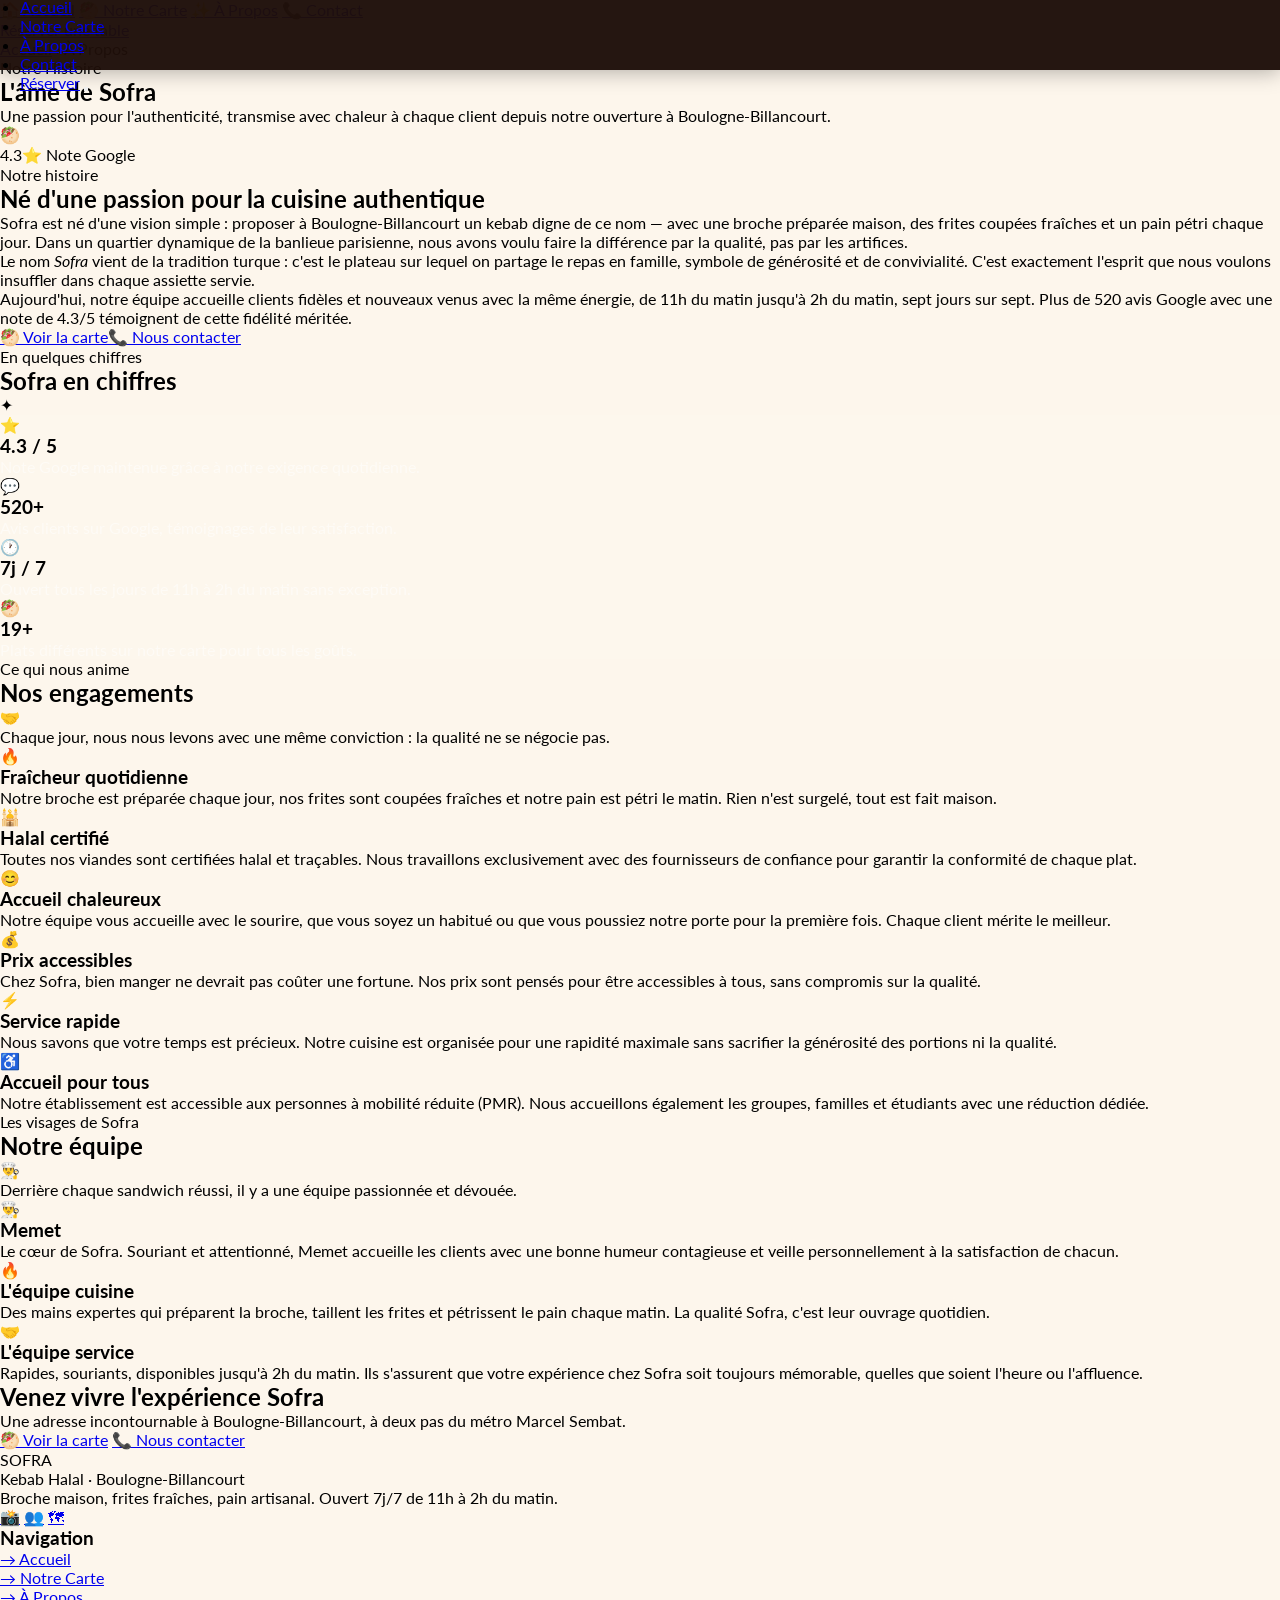
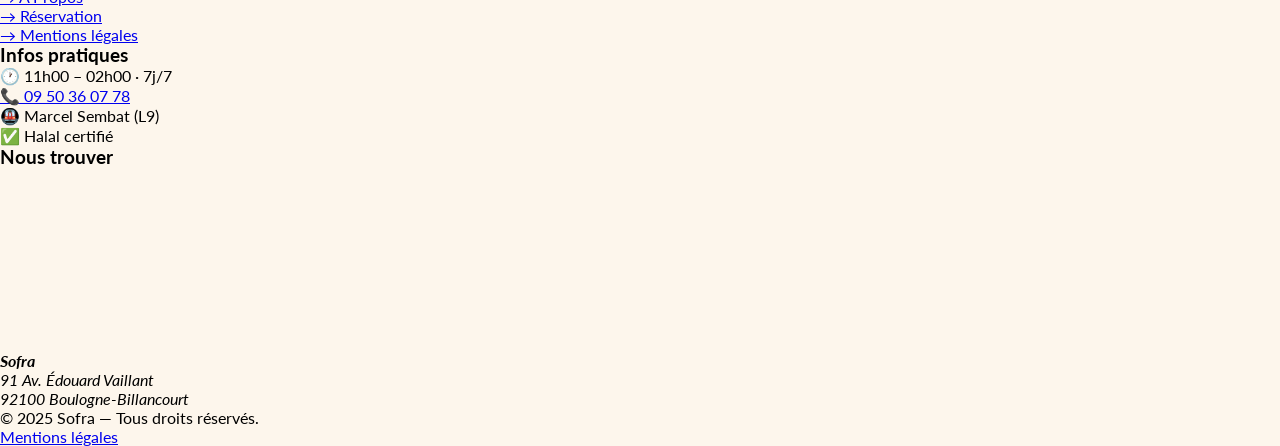
==== apropos.html @ cf76ae7c "Initial commit — -Sofra-" ====
<!DOCTYPE html>
<html lang="fr">
<head>
  <meta charset="UTF-8" />
  <meta name="viewport" content="width=device-width, initial-scale=1.0" />
  <title>À Propos — Sofra, Restaurant Kebab Halal Boulogne-Billancourt</title>
  <meta name="description" content="L'histoire de Sofra, restaurant kebab halal à Boulogne-Billancourt. Broche maison, frites fraîches, pain artisanal — une passion transmise par toute l'équipe depuis l'ouverture." />
  <link rel="canonical" href="https://sofra-kebab.netlify.app/apropos.html" />

  <meta property="og:title"       content="À Propos — Sofra Kebab Boulogne-Billancourt" />
  <meta property="og:description" content="Découvrez l'histoire de Sofra, notre passion pour la cuisine halal authentique et notre engagement envers la qualité." />
  <meta property="og:url"         content="https://sofra-kebab.netlify.app/apropos.html" />
  <meta property="og:type"        content="website" />

  <link rel="icon" href="data:image/svg+xml,<svg xmlns='http://www.w3.org/2000/svg' viewBox='0 0 100 100'><text y='.9em' font-size='90'>🥙</text></svg>" />

  <style>
    *,*::before,*::after{box-sizing:border-box;margin:0;padding:0}
    body{font-family:'Lato','Helvetica Neue',sans-serif;background:#FDF6EC;overflow-x:hidden}
    .navbar{position:fixed;top:0;left:0;right:0;z-index:1000;height:70px;display:flex;align-items:center;padding:0 1.25rem;background:rgba(30,15,10,0.97);box-shadow:0 2px 20px rgba(0,0,0,0.3)}
  </style>

  <link rel="preconnect" href="https://fonts.googleapis.com" />
  <link rel="preconnect" href="https://fonts.gstatic.com" crossorigin />
  <link href="https://fonts.googleapis.com/css2?family=Playfair+Display:ital,wght@0,400;0,600;0,700;1,400&family=Lato:wght@300;400;700&display=swap" rel="stylesheet" />
  <link rel="stylesheet" href="css/base.css" />
  <link rel="stylesheet" href="css/nav-hero.css" />
  <link rel="stylesheet" href="css/sections.css" />
</head>

<body>

  <!-- NAVBAR -->
  <header>
    <nav class="navbar navbar--solid" role="navigation" aria-label="Navigation principale">
      <div class="navbar__inner">
        <a href="index.html" class="navbar__logo" aria-label="Sofra — Accueil">
          <span class="navbar__logo-name">SO<span>FRA</span></span>
          <span class="navbar__logo-tagline">Kebab Halal · Boulogne-Billancourt</span>
        </a>
        <ul class="navbar__nav" role="list">
          <li><a href="index.html"       class="navbar__link">Accueil</a></li>
          <li><a href="menu.html"        class="navbar__link">Notre Carte</a></li>
          <li><a href="apropos.html"     class="navbar__link navbar__link--active">À Propos</a></li>
          <li><a href="reservation.html" class="navbar__link">Contact</a></li>
        </ul>
        <a href="reservation.html" class="btn btn--primary navbar__cta">Réserver</a>
        <button class="navbar__burger" aria-label="Ouvrir le menu" aria-expanded="false">
          <span></span><span></span><span></span>
        </button>
      </div>
    </nav>
    <div class="navbar__mobile-menu">
      <a href="index.html"       class="navbar__mobile-link">🏠 Accueil</a>
      <a href="menu.html"        class="navbar__mobile-link">🥙 Notre Carte</a>
      <a href="apropos.html"     class="navbar__mobile-link">✨ À Propos</a>
      <a href="reservation.html" class="navbar__mobile-link">📞 Contact</a>
      <div class="navbar__mobile-cta">
        <a href="reservation.html" class="btn btn--primary" style="width:100%;justify-content:center">Réserver une table</a>
      </div>
    </div>
  </header>

  <!-- PAGE HERO -->
  <section class="page-hero">
    <div class="container">
      <div class="page-hero__content">
        <nav aria-label="Fil d'Ariane" class="breadcrumb">
          <a href="index.html">Accueil</a>
          <span>›</span>
          <span>À Propos</span>
        </nav>
        <p class="page-hero__eyebrow">Notre Histoire</p>
        <h1 class="page-hero__title">L'âme de Sofra</h1>
        <p class="page-hero__subtitle">Une passion pour l'authenticité, transmise avec chaleur à chaque client depuis notre ouverture à Boulogne-Billancourt.</p>
      </div>
    </div>
  </section>


  <main id="main-content">

    <!-- SECTION HISTOIRE -->
    <section class="section section--cream" aria-labelledby="histoire-title">
      <div class="container">
        <div class="apropos-intro">

          <!-- Visual -->
          <div class="apropos-intro__visual">
            <div class="apropos-intro__emoji-bg">
              🥙
              <div class="apropos-intro__badge-flottant">
                <span class="big">4.3⭐</span>
                <span class="small">Note Google</span>
              </div>
            </div>
          </div>

          <!-- Texte -->
          <div>
            <p class="apropos-intro__eyebrow">Notre histoire</p>
            <h2 class="apropos-intro__title" id="histoire-title">
              Né d'une passion pour la cuisine authentique
            </h2>
            <p class="apropos-intro__text">
              Sofra est né d'une vision simple : proposer à Boulogne-Billancourt un kebab digne de ce nom — avec une broche préparée maison, des frites coupées fraîches et un pain pétri chaque jour. Dans un quartier dynamique de la banlieue parisienne, nous avons voulu faire la différence par la qualité, pas par les artifices.
            </p>
            <p class="apropos-intro__text">
              Le nom <em>Sofra</em> vient de la tradition turque : c'est le plateau sur lequel on partage le repas en famille, symbole de générosité et de convivialité. C'est exactement l'esprit que nous voulons insuffler dans chaque assiette servie.
            </p>
            <p class="apropos-intro__text">
              Aujourd'hui, notre équipe accueille clients fidèles et nouveaux venus avec la même énergie, de 11h du matin jusqu'à 2h du matin, sept jours sur sept. Plus de 520 avis Google avec une note de 4.3/5 témoignent de cette fidélité méritée.
            </p>
            <div style="display:flex;gap:var(--spacing-md);flex-wrap:wrap">
              <a href="menu.html"        class="btn btn--primary">🥙 Voir la carte</a>
              <a href="reservation.html" class="btn btn--gold">📞 Nous contacter</a>
            </div>
          </div>

        </div>
      </div>
    </section>


    <!-- SECTION CHIFFRES CLÉS -->
    <section class="section section--dark" aria-labelledby="chiffres-title">
      <div class="container">
        <div class="section-header">
          <span class="section-header__eyebrow">En quelques chiffres</span>
          <h2 class="section-header__title" id="chiffres-title">Sofra en chiffres</h2>
          <div class="section-header__divider"><span>✦</span></div>
        </div>

        <div class="features" style="grid-template-columns:repeat(4,1fr)">
          <div class="feature-card" style="background:rgba(255,255,255,0.05);border-color:rgba(255,255,255,0.08)">
            <span class="feature-card__icon">⭐</span>
            <h3 class="feature-card__title" style="color:var(--color-secondary)">4.3 / 5</h3>
            <p class="feature-card__text" style="color:rgba(255,255,255,0.5)">Note Google maintenue grâce à notre exigence quotidienne.</p>
          </div>
          <div class="feature-card" style="background:rgba(255,255,255,0.05);border-color:rgba(255,255,255,0.08)">
            <span class="feature-card__icon">💬</span>
            <h3 class="feature-card__title" style="color:var(--color-secondary)">520+</h3>
            <p class="feature-card__text" style="color:rgba(255,255,255,0.5)">Avis clients sur Google, témoignages de leur satisfaction.</p>
          </div>
          <div class="feature-card" style="background:rgba(255,255,255,0.05);border-color:rgba(255,255,255,0.08)">
            <span class="feature-card__icon">🕐</span>
            <h3 class="feature-card__title" style="color:var(--color-secondary)">7j / 7</h3>
            <p class="feature-card__text" style="color:rgba(255,255,255,0.5)">Ouvert tous les jours de 11h à 2h du matin sans exception.</p>
          </div>
          <div class="feature-card" style="background:rgba(255,255,255,0.05);border-color:rgba(255,255,255,0.08)">
            <span class="feature-card__icon">🥙</span>
            <h3 class="feature-card__title" style="color:var(--color-secondary)">19+</h3>
            <p class="feature-card__text" style="color:rgba(255,255,255,0.5)">Plats différents sur notre carte pour tous les goûts.</p>
          </div>
        </div>
      </div>
    </section>


    <!-- SECTION VALEURS -->
    <section class="section section--cream" aria-labelledby="valeurs-title">
      <div class="container">
        <div class="section-header">
          <span class="section-header__eyebrow">Ce qui nous anime</span>
          <h2 class="section-header__title" id="valeurs-title">Nos engagements</h2>
          <div class="section-header__divider"><span>🤝</span></div>
          <p class="section-header__subtitle">Chaque jour, nous nous levons avec une même conviction : la qualité ne se négocie pas.</p>
        </div>

        <div class="valeurs-grid">

          <article class="valeur-card">
            <div class="valeur-card__icon">🔥</div>
            <h3 class="valeur-card__title">Fraîcheur quotidienne</h3>
            <p class="valeur-card__text">Notre broche est préparée chaque jour, nos frites sont coupées fraîches et notre pain est pétri le matin. Rien n'est surgelé, tout est fait maison.</p>
          </article>

          <article class="valeur-card">
            <div class="valeur-card__icon">🕌</div>
            <h3 class="valeur-card__title">Halal certifié</h3>
            <p class="valeur-card__text">Toutes nos viandes sont certifiées halal et traçables. Nous travaillons exclusivement avec des fournisseurs de confiance pour garantir la conformité de chaque plat.</p>
          </article>

          <article class="valeur-card">
            <div class="valeur-card__icon">😊</div>
            <h3 class="valeur-card__title">Accueil chaleureux</h3>
            <p class="valeur-card__text">Notre équipe vous accueille avec le sourire, que vous soyez un habitué ou que vous poussiez notre porte pour la première fois. Chaque client mérite le meilleur.</p>
          </article>

          <article class="valeur-card">
            <div class="valeur-card__icon">💰</div>
            <h3 class="valeur-card__title">Prix accessibles</h3>
            <p class="valeur-card__text">Chez Sofra, bien manger ne devrait pas coûter une fortune. Nos prix sont pensés pour être accessibles à tous, sans compromis sur la qualité.</p>
          </article>

          <article class="valeur-card">
            <div class="valeur-card__icon">⚡</div>
            <h3 class="valeur-card__title">Service rapide</h3>
            <p class="valeur-card__text">Nous savons que votre temps est précieux. Notre cuisine est organisée pour une rapidité maximale sans sacrifier la générosité des portions ni la qualité.</p>
          </article>

          <article class="valeur-card">
            <div class="valeur-card__icon">♿</div>
            <h3 class="valeur-card__title">Accueil pour tous</h3>
            <p class="valeur-card__text">Notre établissement est accessible aux personnes à mobilité réduite (PMR). Nous accueillons également les groupes, familles et étudiants avec une réduction dédiée.</p>
          </article>

        </div>
      </div>
    </section>


    <!-- SECTION ÉQUIPE -->
    <section class="section section--cream-dark" aria-labelledby="equipe-title">
      <div class="container">
        <div class="section-header">
          <span class="section-header__eyebrow">Les visages de Sofra</span>
          <h2 class="section-header__title" id="equipe-title">Notre équipe</h2>
          <div class="section-header__divider"><span>👨‍🍳</span></div>
          <p class="section-header__subtitle">Derrière chaque sandwich réussi, il y a une équipe passionnée et dévouée.</p>
        </div>

        <div class="specialites-grid">

          <article class="specialite-card">
            <div class="specialite-card__visual">👨‍🍳</div>
            <div class="specialite-card__body">
              <h3 class="specialite-card__name">Memet</h3>
              <p class="specialite-card__desc">
                Le cœur de Sofra. Souriant et attentionné, Memet accueille les clients avec une bonne humeur contagieuse et veille personnellement à la satisfaction de chacun.
              </p>
            </div>
          </article>

          <article class="specialite-card">
            <div class="specialite-card__visual specialite-card__visual--gold">🔥</div>
            <div class="specialite-card__body">
              <h3 class="specialite-card__name">L'équipe cuisine</h3>
              <p class="specialite-card__desc">
                Des mains expertes qui préparent la broche, taillent les frites et pétrissent le pain chaque matin. La qualité Sofra, c'est leur ouvrage quotidien.
              </p>
            </div>
          </article>

          <article class="specialite-card">
            <div class="specialite-card__visual specialite-card__visual--dark">🤝</div>
            <div class="specialite-card__body">
              <h3 class="specialite-card__name">L'équipe service</h3>
              <p class="specialite-card__desc">
                Rapides, souriants, disponibles jusqu'à 2h du matin. Ils s'assurent que votre expérience chez Sofra soit toujours mémorable, quelles que soient l'heure ou l'affluence.
              </p>
            </div>
          </article>

        </div>
      </div>
    </section>


    <!-- CTA FINAL -->
    <section class="cta-band">
      <div class="container">
        <div class="cta-band__content">
          <h2 class="cta-band__title">Venez vivre l'expérience Sofra</h2>
          <p class="cta-band__text">Une adresse incontournable à Boulogne-Billancourt, à deux pas du métro Marcel Sembat.</p>
          <div class="cta-band__actions">
            <a href="menu.html"        class="btn btn--secondary">🥙 Voir la carte</a>
            <a href="reservation.html" class="btn btn--gold">📞 Nous contacter</a>
          </div>
        </div>
      </div>
    </section>

  </main>


  <!-- FOOTER -->
  <footer class="footer" role="contentinfo">
    <div class="container">
      <div class="footer__grid">
        <div>
          <div class="footer__brand-name">SO<span>FRA</span></div>
          <div class="footer__brand-tagline">Kebab Halal · Boulogne-Billancourt</div>
          <p class="footer__brand-desc">Broche maison, frites fraîches, pain artisanal. Ouvert 7j/7 de 11h à 2h du matin.</p>
          <div class="footer__social">
            <a href="#" class="footer__social-link" aria-label="Instagram">📸</a>
            <a href="#" class="footer__social-link" aria-label="Facebook">👥</a>
            <a href="https://maps.app.goo.gl/KzyMWAdYBorgPTD18" class="footer__social-link" aria-label="Google Maps" target="_blank" rel="noopener">🗺</a>
          </div>
        </div>
        <nav aria-label="Navigation footer">
          <h3 class="footer__col-title">Navigation</h3>
          <ul class="footer__links" role="list">
            <li><a href="index.html"       class="footer__link">→ Accueil</a></li>
            <li><a href="menu.html"        class="footer__link">→ Notre Carte</a></li>
            <li><a href="apropos.html"     class="footer__link">→ À Propos</a></li>
            <li><a href="reservation.html" class="footer__link">→ Réservation</a></li>
            <li><a href="mentions-legales.html" class="footer__link">→ Mentions légales</a></li>
          </ul>
        </nav>
        <div>
          <h3 class="footer__col-title">Infos pratiques</h3>
          <ul class="footer__links" role="list">
            <li><span class="footer__link">🕐 11h00 – 02h00 · 7j/7</span></li>
            <li><a href="tel:+33950360778" class="footer__link">📞 09 50 36 07 78</a></li>
            <li><span class="footer__link">🚇 Marcel Sembat (L9)</span></li>
            <li><span class="footer__link">✅ Halal certifié</span></li>
          </ul>
        </div>
        <div>
          <h3 class="footer__col-title">Nous trouver</h3>
          <div class="footer__map">
            <iframe src="https://www.google.com/maps/embed?pb=!1m18!1m12!1m3!1d2626.2!2d2.2455606!3d48.8340436!2m3!1f0!2f0!3f0!3m2!1i1024!2i768!4f13.1!3m3!1m2!1s0x47e67ae93e91a0d5%3A0xe3b205804cc3124b!2sSofra!5e0!3m2!1sfr!2sfr!4v1713000000000" width="100%" height="180" style="border:0" allowfullscreen loading="lazy" referrerpolicy="no-referrer-when-downgrade" title="Sofra sur Google Maps"></iframe>
          </div>
          <address class="footer__address"><strong>Sofra</strong><br>91 Av. Édouard Vaillant<br>92100 Boulogne-Billancourt</address>
        </div>
      </div>
      <div class="footer__bottom">
        <p class="footer__copy">© <span id="current-year">2025</span> Sofra — Tous droits réservés.</p>
        <nav class="footer__legal-links" aria-label="Liens légaux">
          <a href="mentions-legales.html" class="footer__legal-link">Mentions légales</a>
        </nav>
      </div>
    </div>
  </footer>

  <script src="js/main.js" defer></script>

</body>
</html>
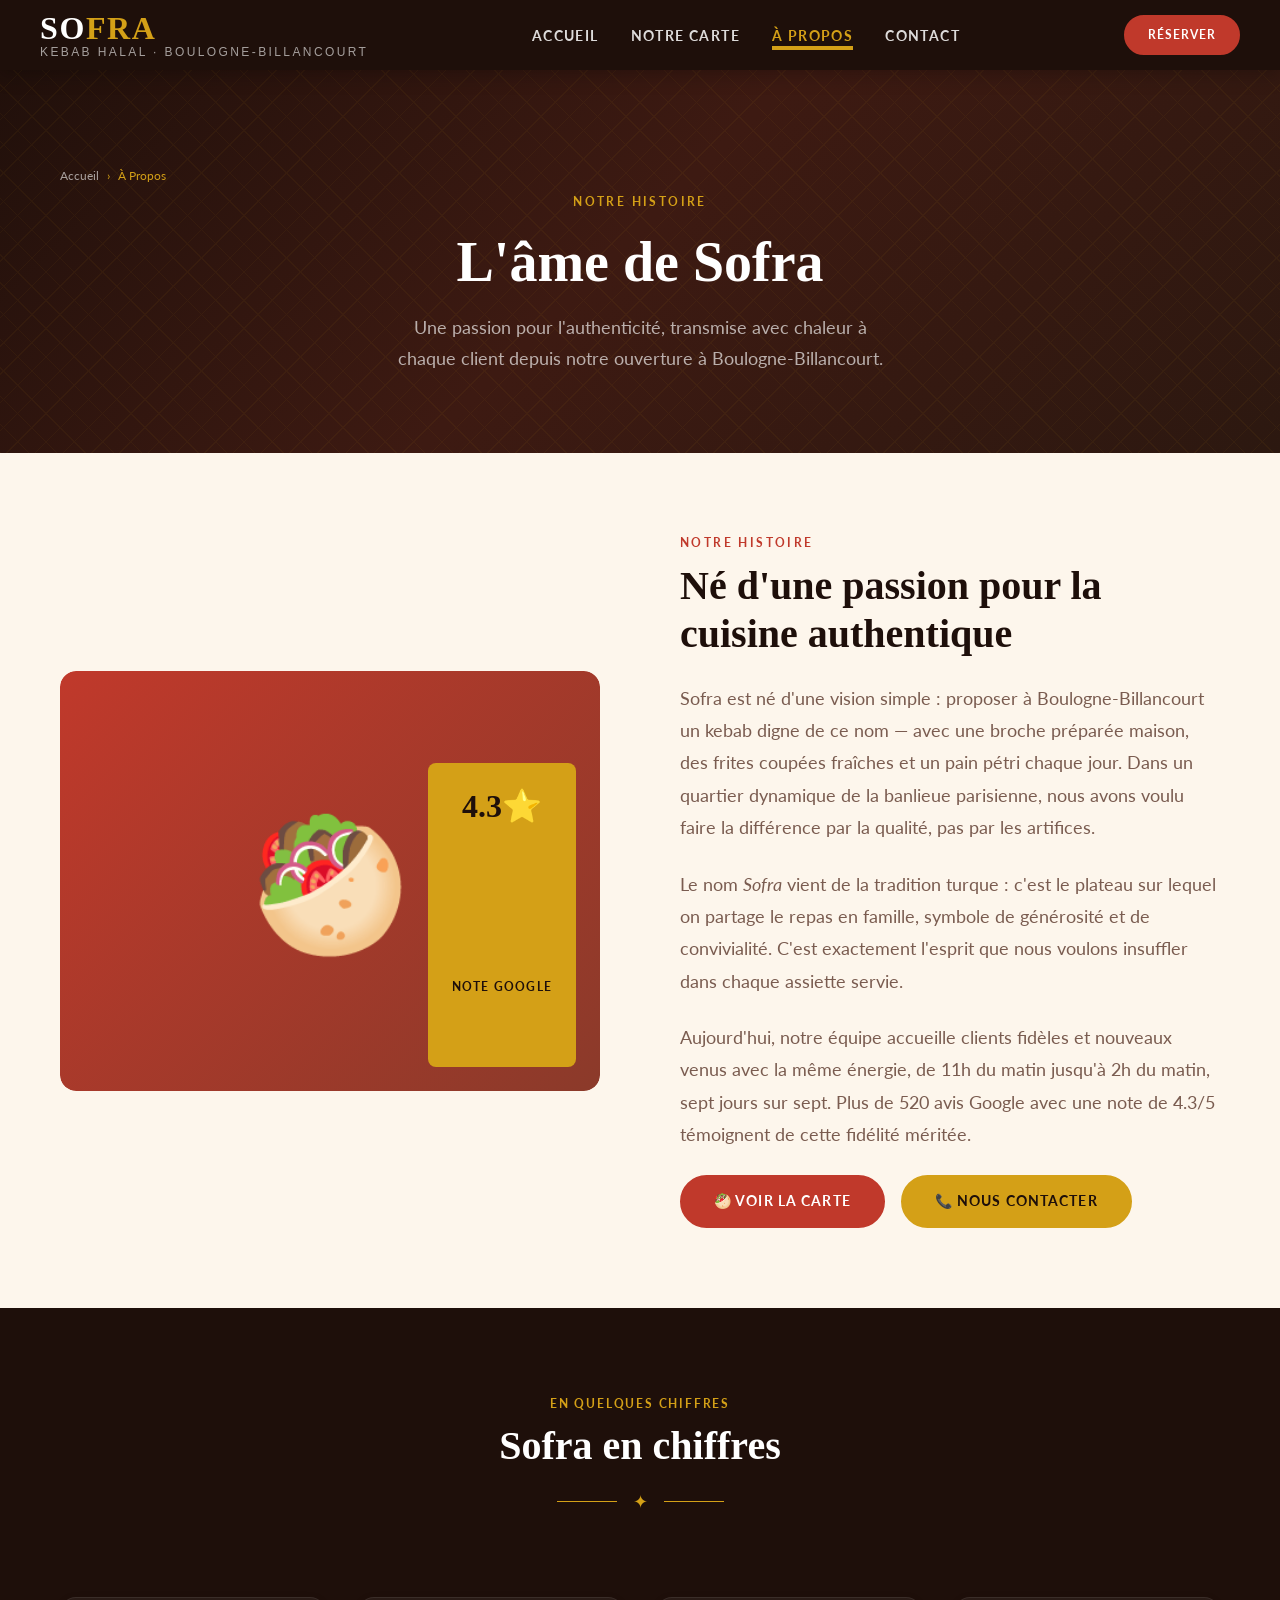
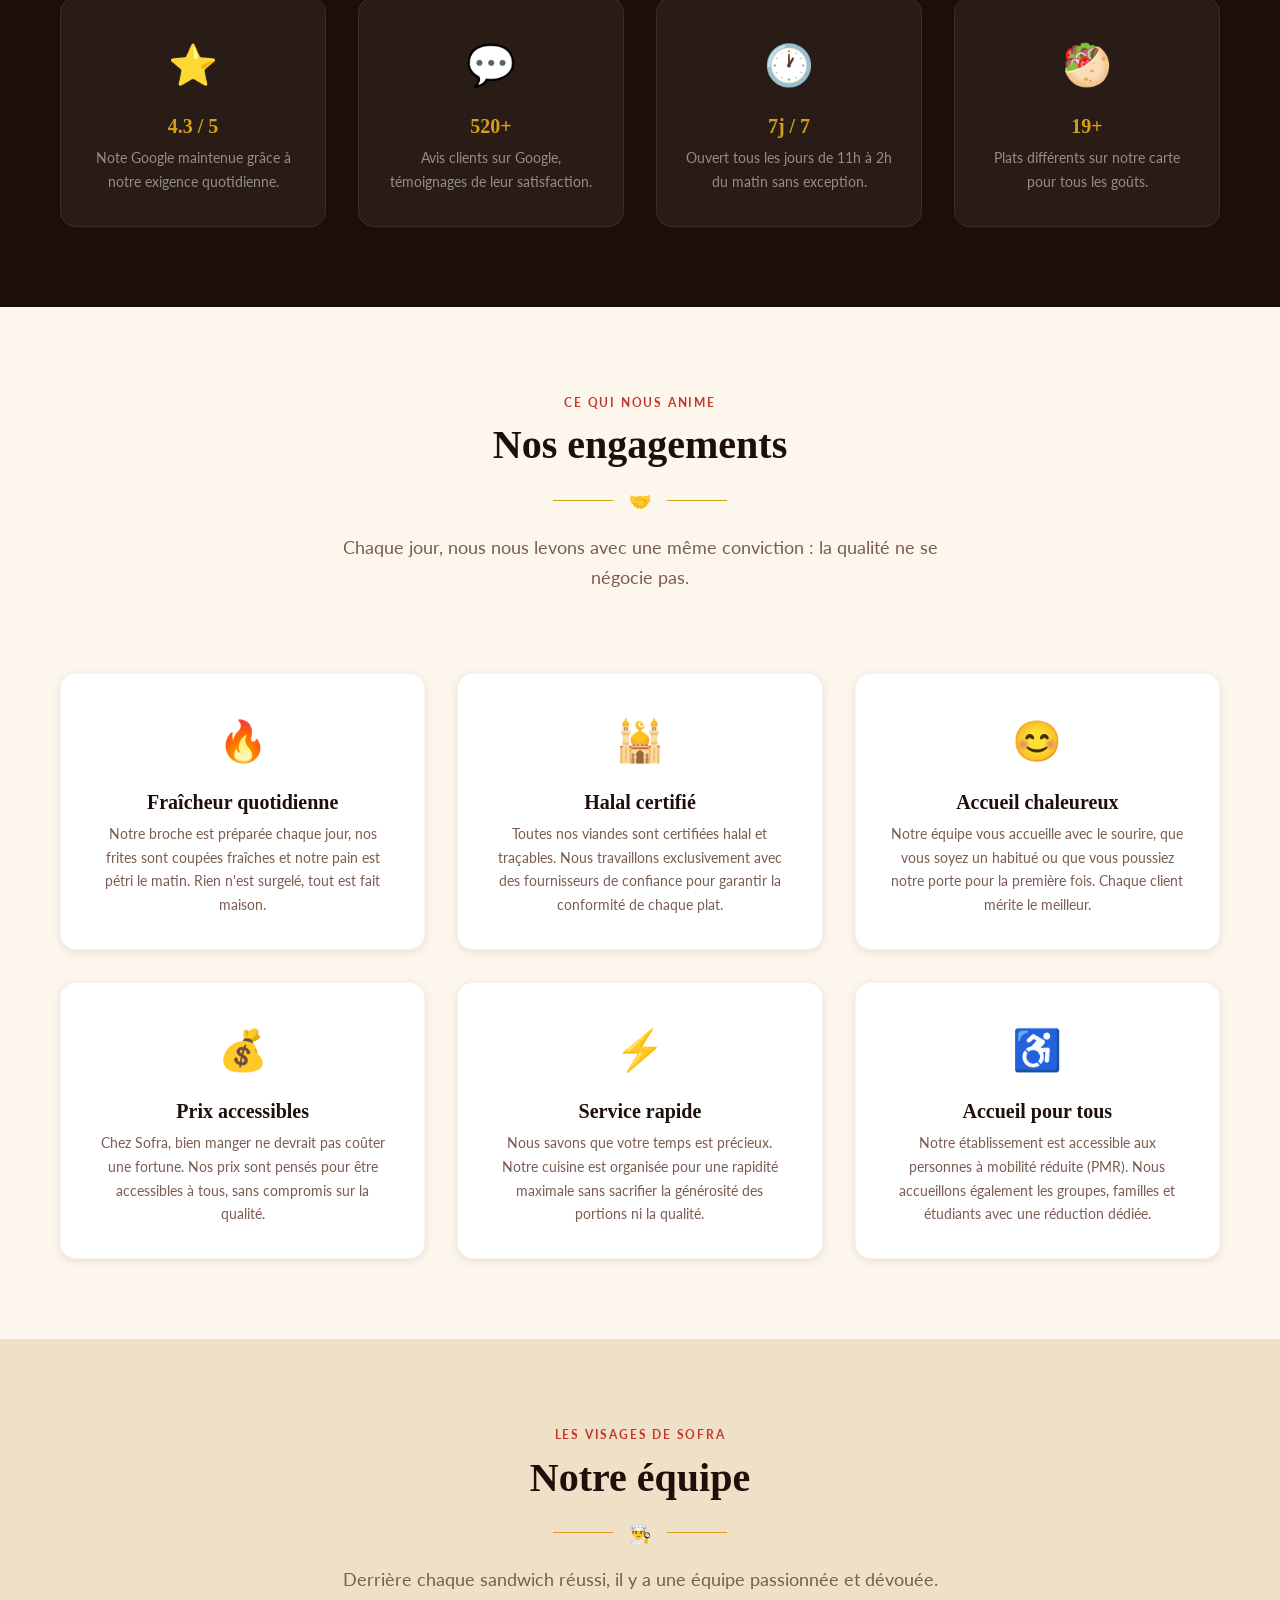
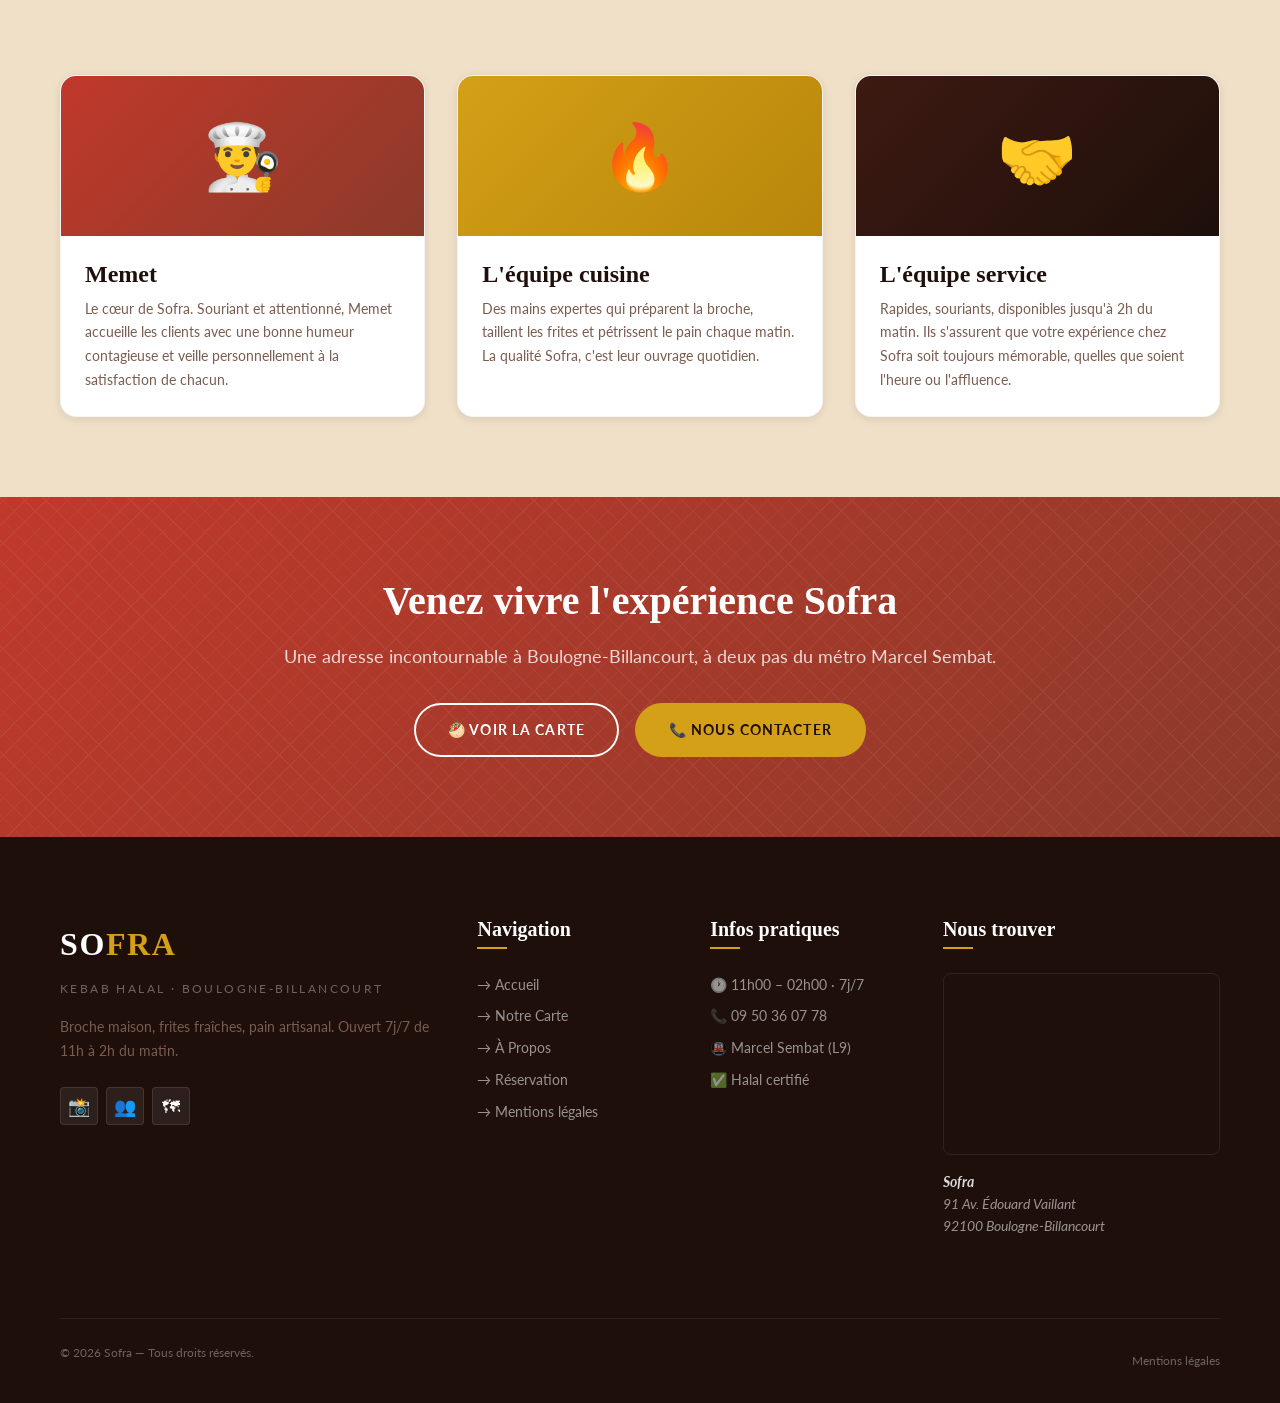
==== commit 4db47e83: "Initial commit — -Sofra-" ====
--- a/apropos.html
+++ b/apropos.html
@@ -14,10 +14,35 @@
 
   <link rel="icon" href="data:image/svg+xml,<svg xmlns='http://www.w3.org/2000/svg' viewBox='0 0 100 100'><text y='.9em' font-size='90'>🥙</text></svg>" />
 
+  <!-- ===== CSS CRITIQUE INLINE ===== -->
   <style>
     *,*::before,*::after{box-sizing:border-box;margin:0;padding:0}
     body{font-family:'Lato','Helvetica Neue',sans-serif;background:#FDF6EC;overflow-x:hidden}
-    .navbar{position:fixed;top:0;left:0;right:0;z-index:1000;height:70px;display:flex;align-items:center;padding:0 1.25rem;background:rgba(30,15,10,0.97);box-shadow:0 2px 20px rgba(0,0,0,0.3)}
+    .navbar{position:fixed;top:0;left:0;right:0;z-index:1000;height:70px;display:flex;align-items:center;padding:0 1.25rem;background:rgba(30,15,10,.97);box-shadow:0 2px 20px rgba(0,0,0,.3)}
+    .navbar__inner{display:flex;align-items:center;justify-content:space-between;width:100%;max-width:1200px;margin:0 auto}
+    .navbar__logo{display:flex;flex-direction:column;line-height:1;text-decoration:none}
+    .navbar__logo-name{font-family:'Playfair Display',Georgia,serif;font-size:2rem;font-weight:700;color:#fff;letter-spacing:.05em}
+    .navbar__logo-name span{color:#D4A017}
+    .navbar__logo-tagline{font-size:.75rem;letter-spacing:.2em;text-transform:uppercase;color:rgba(255,255,255,.5);margin-top:2px}
+    .navbar__nav{display:flex;align-items:center;gap:2rem;list-style:none}
+    .navbar__link{font-size:.875rem;font-weight:700;text-transform:uppercase;letter-spacing:.1em;color:rgba(255,255,255,.85);text-decoration:none;padding-bottom:4px;border-bottom:2px solid transparent;transition:color .2s,border-color .2s}
+    .navbar__link:hover,.navbar__link--active{color:#D4A017;border-bottom-color:#D4A017}
+    .navbar__burger{display:none;flex-direction:column;gap:5px;cursor:pointer;padding:4px;background:none;border:none}
+    .navbar__burger span{display:block;width:25px;height:2px;background:#fff;transition:all .3s}
+    .navbar__mobile-menu{display:none;position:fixed;top:70px;left:0;right:0;background:rgba(30,15,10,.98);padding:1.5rem 1.25rem;flex-direction:column;gap:1rem;z-index:999}
+    .navbar__mobile-menu.is-open{display:flex}
+    .navbar__mobile-link{font-size:1.25rem;font-family:'Playfair Display',Georgia,serif;color:#fff;padding:.5rem 0;border-bottom:1px solid rgba(255,255,255,.08);text-decoration:none;transition:color .2s,padding-left .2s}
+    .navbar__mobile-link:hover{color:#D4A017;padding-left:.5rem}
+    .navbar__mobile-cta{margin-top:1rem;text-align:center}
+    .btn{display:inline-flex;align-items:center;gap:.5rem;padding:.8rem 2rem;border-radius:9999px;font-size:.875rem;font-weight:700;text-transform:uppercase;letter-spacing:.08em;transition:all .3s ease;cursor:pointer;border:2px solid transparent;text-decoration:none;white-space:nowrap}
+    .btn--primary{background:#C0392B;color:#fff;border-color:#C0392B}
+    .btn--primary:hover{background:#8B3A2A;border-color:#8B3A2A;transform:translateY(-2px)}
+    .btn--secondary{background:transparent;color:#fff;border-color:#fff}
+    .btn--gold{background:#D4A017;color:#1E0F0A;border-color:#D4A017}
+    @media(max-width:768px){
+      .navbar__nav,.navbar__cta{display:none!important}
+      .navbar__burger{display:flex}
+    }
   </style>
 
   <link rel="preconnect" href="https://fonts.googleapis.com" />
--- a/css/base.css
+++ b/css/base.css
@@ -0,0 +1,336 @@
+/* =====================================================
+   BASE.CSS — Reset, Variables CSS, Typographie
+   Sofra — Restaurant Kebab Boulogne-Billancourt
+   ===================================================== */
+
+/* --- Google Fonts --- */
+@import url('https://fonts.googleapis.com/css2?family=Playfair+Display:ital,wght@0,400;0,600;0,700;1,400&family=Lato:wght@300;400;700&display=swap');
+
+/* --- Variables CSS --- */
+:root {
+  /* Palette chaleur orientale */
+  --color-primary:    #C0392B;   /* Rouge brique */
+  --color-secondary:  #D4A017;   /* Or miel */
+  --color-accent:     #8B3A2A;   /* Brun profond */
+  --color-dark:       #1E0F0A;   /* Brun nuit */
+  --color-cream:      #FDF6EC;   /* Crème */
+  --color-cream-dark: #F0E0C8;   /* Crème foncée */
+  --color-text:       #2C1810;   /* Texte brun */
+  --color-text-light: #7A5C50;   /* Texte secondaire */
+  --color-white:      #FFFFFF;
+  --color-success:    #27AE60;
+  --color-error:      #E74C3C;
+
+  /* Typographie */
+  --font-display: 'Playfair Display', Georgia, serif;
+  --font-body:    'Lato', 'Helvetica Neue', sans-serif;
+
+  /* Tailles de police */
+  --fs-xs:   0.75rem;   /* 12px */
+  --fs-sm:   0.875rem;  /* 14px */
+  --fs-base: 1rem;      /* 16px */
+  --fs-md:   1.125rem;  /* 18px */
+  --fs-lg:   1.25rem;   /* 20px */
+  --fs-xl:   1.5rem;    /* 24px */
+  --fs-2xl:  2rem;      /* 32px */
+  --fs-3xl:  2.5rem;    /* 40px */
+  --fs-4xl:  3.5rem;    /* 56px */
+
+  /* Espacements */
+  --spacing-xs:   0.25rem;
+  --spacing-sm:   0.5rem;
+  --spacing-md:   1rem;
+  --spacing-lg:   1.5rem;
+  --spacing-xl:   2rem;
+  --spacing-2xl:  3rem;
+  --spacing-3xl:  5rem;
+
+  /* Rayons */
+  --radius-sm:  4px;
+  --radius-md:  8px;
+  --radius-lg:  16px;
+  --radius-full: 9999px;
+
+  /* Ombres */
+  --shadow-sm: 0 2px 8px rgba(30,15,10,0.10);
+  --shadow-md: 0 4px 20px rgba(30,15,10,0.15);
+  --shadow-lg: 0 8px 40px rgba(30,15,10,0.20);
+  --shadow-card: 0 4px 24px rgba(192,57,43,0.12);
+
+  /* Transitions */
+  --transition-fast: 0.2s ease;
+  --transition-base: 0.3s ease;
+  --transition-slow: 0.5s ease;
+
+  /* Layout */
+  --container-max: 1200px;
+  --container-pad: 1.25rem;
+  --nav-height: 70px;
+}
+
+/* --- Reset CSS --- */
+*,
+*::before,
+*::after {
+  box-sizing: border-box;
+  margin: 0;
+  padding: 0;
+}
+
+html {
+  scroll-behavior: smooth;
+  font-size: 16px;
+  -webkit-text-size-adjust: 100%;
+}
+
+body {
+  font-family: var(--font-body);
+  font-size: var(--fs-base);
+  color: var(--color-text);
+  background-color: var(--color-cream);
+  line-height: 1.7;
+  -webkit-font-smoothing: antialiased;
+  overflow-x: hidden;
+}
+
+img {
+  max-width: 100%;
+  height: auto;
+  display: block;
+}
+
+a {
+  color: inherit;
+  text-decoration: none;
+  transition: color var(--transition-fast);
+}
+
+ul, ol {
+  list-style: none;
+}
+
+button,
+input,
+select,
+textarea {
+  font-family: inherit;
+  font-size: inherit;
+}
+
+button {
+  cursor: pointer;
+  border: none;
+  background: none;
+}
+
+/* --- Typographie globale --- */
+h1, h2, h3, h4, h5, h6 {
+  font-family: var(--font-display);
+  font-weight: 700;
+  line-height: 1.2;
+  color: var(--color-dark);
+}
+
+h1 { font-size: var(--fs-4xl); }
+h2 { font-size: var(--fs-3xl); }
+h3 { font-size: var(--fs-2xl); }
+h4 { font-size: var(--fs-xl); }
+h5 { font-size: var(--fs-lg); }
+h6 { font-size: var(--fs-md); }
+
+p {
+  margin-bottom: var(--spacing-md);
+  color: var(--color-text-light);
+}
+
+p:last-child {
+  margin-bottom: 0;
+}
+
+/* --- Conteneur principal --- */
+.container {
+  max-width: var(--container-max);
+  margin: 0 auto;
+  padding: 0 var(--container-pad);
+}
+
+/* --- Boutons --- */
+.btn {
+  display: inline-flex;
+  align-items: center;
+  gap: var(--spacing-sm);
+  padding: 0.8rem 2rem;
+  border-radius: var(--radius-full);
+  font-family: var(--font-body);
+  font-size: var(--fs-sm);
+  font-weight: 700;
+  text-transform: uppercase;
+  letter-spacing: 0.08em;
+  transition: all var(--transition-base);
+  cursor: pointer;
+  border: 2px solid transparent;
+  white-space: nowrap;
+}
+
+.btn--primary {
+  background: var(--color-primary);
+  color: var(--color-white);
+  border-color: var(--color-primary);
+}
+
+.btn--primary:hover {
+  background: var(--color-accent);
+  border-color: var(--color-accent);
+  transform: translateY(-2px);
+  box-shadow: var(--shadow-md);
+}
+
+.btn--secondary {
+  background: transparent;
+  color: var(--color-white);
+  border-color: var(--color-white);
+}
+
+.btn--secondary:hover {
+  background: var(--color-white);
+  color: var(--color-primary);
+  transform: translateY(-2px);
+}
+
+.btn--gold {
+  background: var(--color-secondary);
+  color: var(--color-dark);
+  border-color: var(--color-secondary);
+}
+
+.btn--gold:hover {
+  background: #B8860B;
+  border-color: #B8860B;
+  color: var(--color-white);
+  transform: translateY(-2px);
+  box-shadow: var(--shadow-md);
+}
+
+/* --- Section header commun --- */
+.section-header {
+  text-align: center;
+  margin-bottom: var(--spacing-3xl);
+}
+
+.section-header__eyebrow {
+  display: inline-block;
+  font-family: var(--font-body);
+  font-size: var(--fs-xs);
+  font-weight: 700;
+  text-transform: uppercase;
+  letter-spacing: 0.15em;
+  color: var(--color-primary);
+  margin-bottom: var(--spacing-sm);
+}
+
+.section-header__title {
+  font-size: var(--fs-3xl);
+  color: var(--color-dark);
+  margin-bottom: var(--spacing-md);
+}
+
+.section-header__divider {
+  display: flex;
+  align-items: center;
+  justify-content: center;
+  gap: var(--spacing-md);
+  margin: var(--spacing-md) auto;
+}
+
+.section-header__divider::before,
+.section-header__divider::after {
+  content: '';
+  display: block;
+  width: 60px;
+  height: 1px;
+  background: var(--color-secondary);
+}
+
+.section-header__divider span {
+  color: var(--color-secondary);
+  font-size: var(--fs-md);
+}
+
+.section-header__subtitle {
+  max-width: 600px;
+  margin: 0 auto;
+  color: var(--color-text-light);
+  font-size: var(--fs-md);
+}
+
+/* --- Badge halal --- */
+.badge {
+  display: inline-flex;
+  align-items: center;
+  gap: var(--spacing-xs);
+  padding: 0.3rem 0.9rem;
+  border-radius: var(--radius-full);
+  font-size: var(--fs-xs);
+  font-weight: 700;
+  text-transform: uppercase;
+  letter-spacing: 0.08em;
+}
+
+.badge--halal {
+  background: #E8F5E9;
+  color: #2E7D32;
+  border: 1px solid #A5D6A7;
+}
+
+.badge--promo {
+  background: #FFF3E0;
+  color: #E65100;
+  border: 1px solid #FFCC80;
+}
+
+/* --- Utilitaires --- */
+.text-center { text-align: center; }
+.text-primary { color: var(--color-primary); }
+.text-gold    { color: var(--color-secondary); }
+.mt-auto      { margin-top: auto; }
+
+/* --- Accessibilité --- */
+.sr-only {
+  position: absolute;
+  width: 1px;
+  height: 1px;
+  padding: 0;
+  margin: -1px;
+  overflow: hidden;
+  clip: rect(0,0,0,0);
+  white-space: nowrap;
+  border-width: 0;
+}
+
+/* --- Focus visible --- */
+:focus-visible {
+  outline: 3px solid var(--color-secondary);
+  outline-offset: 3px;
+  border-radius: var(--radius-sm);
+}
+
+/* --- Breakpoints ---
+   480px  : small mobile
+   768px  : tablet
+   1024px : desktop
+   ---------------------- */
+
+@media (max-width: 768px) {
+  h1 { font-size: var(--fs-3xl); }
+  h2 { font-size: var(--fs-2xl); }
+  h3 { font-size: var(--fs-xl); }
+  .section-header__title { font-size: var(--fs-2xl); }
+}
+
+@media (max-width: 480px) {
+  :root {
+    --container-pad: 1rem;
+  }
+  h1 { font-size: 2rem; }
+  h2 { font-size: var(--fs-xl); }
+}
--- a/css/nav-hero.css
+++ b/css/nav-hero.css
@@ -0,0 +1,484 @@
+/* =====================================================
+   NAV-HERO.CSS — Navbar Sticky + Hero Section
+   Sofra — Restaurant Kebab Boulogne-Billancourt
+   ===================================================== */
+
+/* =================== NAVBAR =================== */
+
+.navbar {
+  position: fixed;
+  top: 0;
+  left: 0;
+  right: 0;
+  z-index: 1000;
+  height: var(--nav-height);
+  display: flex;
+  align-items: center;
+  padding: 0 var(--container-pad);
+  transition: background var(--transition-base), box-shadow var(--transition-base);
+  background: transparent;
+}
+
+/* Navbar scrollée */
+.navbar--scrolled {
+  background: rgba(30, 15, 10, 0.97);
+  backdrop-filter: blur(10px);
+  box-shadow: 0 2px 20px rgba(0,0,0,0.3);
+}
+
+/* Navbar sur pages intérieures (pas hero) */
+.navbar--solid {
+  background: var(--color-dark);
+}
+
+.navbar__inner {
+  display: flex;
+  align-items: center;
+  justify-content: space-between;
+  width: 100%;
+  max-width: var(--container-max);
+  margin: 0 auto;
+}
+
+/* --- Logo --- */
+.navbar__logo {
+  display: flex;
+  flex-direction: column;
+  line-height: 1;
+  color: var(--color-white);
+  transition: opacity var(--transition-fast);
+}
+
+.navbar__logo:hover {
+  opacity: 0.85;
+}
+
+.navbar__logo-name {
+  font-family: var(--font-display);
+  font-size: var(--fs-2xl);
+  font-weight: 700;
+  color: var(--color-white);
+  letter-spacing: 0.05em;
+}
+
+.navbar__logo-name span {
+  color: var(--color-secondary);
+}
+
+.navbar__logo-tagline {
+  font-size: var(--fs-xs);
+  font-weight: 300;
+  letter-spacing: 0.2em;
+  text-transform: uppercase;
+  color: rgba(255,255,255,0.6);
+  margin-top: 2px;
+}
+
+/* --- Navigation links --- */
+.navbar__nav {
+  display: flex;
+  align-items: center;
+  gap: var(--spacing-xl);
+}
+
+.navbar__link {
+  font-size: var(--fs-sm);
+  font-weight: 700;
+  text-transform: uppercase;
+  letter-spacing: 0.1em;
+  color: rgba(255,255,255,0.85);
+  position: relative;
+  padding-bottom: 4px;
+  transition: color var(--transition-fast);
+}
+
+.navbar__link::after {
+  content: '';
+  position: absolute;
+  bottom: 0;
+  left: 0;
+  right: 100%;
+  height: 2px;
+  background: var(--color-secondary);
+  transition: right var(--transition-base);
+}
+
+.navbar__link:hover,
+.navbar__link--active {
+  color: var(--color-secondary);
+}
+
+.navbar__link:hover::after,
+.navbar__link--active::after {
+  right: 0;
+}
+
+/* --- CTA dans navbar --- */
+.navbar__cta {
+  padding: 0.5rem 1.4rem;
+  font-size: var(--fs-xs);
+}
+
+/* --- Burger menu (mobile) --- */
+.navbar__burger {
+  display: none;
+  flex-direction: column;
+  gap: 5px;
+  cursor: pointer;
+  padding: 4px;
+  background: none;
+  border: none;
+}
+
+.navbar__burger span {
+  display: block;
+  width: 25px;
+  height: 2px;
+  background: var(--color-white);
+  transition: all var(--transition-base);
+  transform-origin: left center;
+}
+
+/* État ouvert du burger */
+.navbar__burger.is-open span:nth-child(1) {
+  transform: rotate(45deg) translateY(-1px);
+}
+.navbar__burger.is-open span:nth-child(2) {
+  opacity: 0;
+  transform: scaleX(0);
+}
+.navbar__burger.is-open span:nth-child(3) {
+  transform: rotate(-45deg) translateY(1px);
+}
+
+/* --- Menu mobile --- */
+.navbar__mobile-menu {
+  display: none;
+  position: fixed;
+  top: var(--nav-height);
+  left: 0;
+  right: 0;
+  background: rgba(30, 15, 10, 0.98);
+  backdrop-filter: blur(12px);
+  padding: var(--spacing-xl) var(--container-pad);
+  flex-direction: column;
+  gap: var(--spacing-md);
+  border-top: 1px solid rgba(255,255,255,0.08);
+  transform: translateY(-10px);
+  opacity: 0;
+  transition: all var(--transition-base);
+  pointer-events: none;
+  z-index: 999;
+}
+
+.navbar__mobile-menu.is-open {
+  display: flex;
+  opacity: 1;
+  transform: translateY(0);
+  pointer-events: all;
+}
+
+.navbar__mobile-link {
+  font-size: var(--fs-lg);
+  font-family: var(--font-display);
+  color: var(--color-white);
+  padding: var(--spacing-sm) 0;
+  border-bottom: 1px solid rgba(255,255,255,0.08);
+  transition: color var(--transition-fast), padding-left var(--transition-fast);
+}
+
+.navbar__mobile-link:hover {
+  color: var(--color-secondary);
+  padding-left: var(--spacing-sm);
+}
+
+.navbar__mobile-cta {
+  margin-top: var(--spacing-md);
+  text-align: center;
+}
+
+
+/* =================== HERO =================== */
+
+/* CSS critique pour le hero (évite CLS) */
+.hero {
+  position: relative;
+  height: 100vh;
+  min-height: 600px;
+  display: flex;
+  align-items: center;
+  justify-content: center;
+  overflow: hidden;
+}
+
+/* Fond image (dégradé chaud simulant une photo de kebab) */
+.hero__bg {
+  position: absolute;
+  inset: 0;
+  background:
+    radial-gradient(ellipse at 30% 50%, rgba(192,57,43,0.35) 0%, transparent 60%),
+    radial-gradient(ellipse at 70% 80%, rgba(212,160,23,0.20) 0%, transparent 50%),
+    linear-gradient(135deg, #1E0F0A 0%, #3D1A12 40%, #2C1810 70%, #1A0A06 100%);
+}
+
+/* Overlay motif géométrique oriental */
+.hero__pattern {
+  position: absolute;
+  inset: 0;
+  opacity: 0.06;
+  background-image:
+    repeating-linear-gradient(45deg, var(--color-secondary) 0px, var(--color-secondary) 1px, transparent 1px, transparent 20px),
+    repeating-linear-gradient(-45deg, var(--color-secondary) 0px, var(--color-secondary) 1px, transparent 1px, transparent 20px);
+}
+
+/* Ligne décorative verticale */
+.hero__accent-line {
+  position: absolute;
+  left: 50%;
+  top: 0;
+  bottom: 0;
+  width: 1px;
+  background: linear-gradient(to bottom, transparent, rgba(212,160,23,0.15), transparent);
+  transform: translateX(-50%);
+}
+
+/* Contenu hero */
+.hero__content {
+  position: relative;
+  z-index: 2;
+  text-align: center;
+  padding: 0 var(--container-pad);
+  max-width: 800px;
+  animation: heroFadeIn 0.9s ease forwards;
+}
+
+@keyframes heroFadeIn {
+  from {
+    opacity: 0;
+    transform: translateY(24px);
+  }
+  to {
+    opacity: 1;
+    transform: translateY(0);
+  }
+}
+
+/* Eyebrow halal */
+.hero__eyebrow {
+  display: inline-flex;
+  align-items: center;
+  gap: var(--spacing-sm);
+  font-size: var(--fs-xs);
+  font-weight: 700;
+  text-transform: uppercase;
+  letter-spacing: 0.2em;
+  color: var(--color-secondary);
+  margin-bottom: var(--spacing-lg);
+  animation: heroFadeIn 0.9s ease 0.15s both;
+}
+
+.hero__eyebrow::before,
+.hero__eyebrow::after {
+  content: '✦';
+  font-size: 8px;
+}
+
+/* Titre hero */
+.hero__title {
+  font-family: var(--font-display);
+  font-size: clamp(3rem, 8vw, 6rem);
+  font-weight: 700;
+  color: var(--color-white);
+  line-height: 1.05;
+  margin-bottom: var(--spacing-md);
+  animation: heroFadeIn 0.9s ease 0.25s both;
+}
+
+.hero__title span {
+  color: var(--color-secondary);
+  font-style: italic;
+}
+
+/* Sous-titre hero */
+.hero__subtitle {
+  font-size: clamp(var(--fs-md), 2.5vw, var(--fs-lg));
+  font-weight: 300;
+  color: rgba(255,255,255,0.75);
+  margin-bottom: var(--spacing-2xl);
+  animation: heroFadeIn 0.9s ease 0.35s both;
+}
+
+.hero__subtitle strong {
+  font-weight: 700;
+  color: rgba(255,255,255,0.95);
+}
+
+/* CTA buttons */
+.hero__actions {
+  display: flex;
+  align-items: center;
+  justify-content: center;
+  gap: var(--spacing-md);
+  flex-wrap: wrap;
+  animation: heroFadeIn 0.9s ease 0.45s both;
+}
+
+/* Indicateurs hero bas */
+.hero__meta {
+  position: absolute;
+  bottom: var(--spacing-xl);
+  left: 0;
+  right: 0;
+  display: flex;
+  justify-content: center;
+  gap: var(--spacing-2xl);
+  z-index: 2;
+  animation: heroFadeIn 0.9s ease 0.6s both;
+}
+
+.hero__meta-item {
+  text-align: center;
+  color: rgba(255,255,255,0.7);
+}
+
+.hero__meta-value {
+  display: block;
+  font-family: var(--font-display);
+  font-size: var(--fs-xl);
+  font-weight: 700;
+  color: var(--color-secondary);
+}
+
+.hero__meta-label {
+  font-size: var(--fs-xs);
+  text-transform: uppercase;
+  letter-spacing: 0.12em;
+}
+
+/* Scroll indicator */
+.hero__scroll {
+  position: absolute;
+  bottom: var(--spacing-2xl);
+  right: var(--spacing-2xl);
+  display: flex;
+  flex-direction: column;
+  align-items: center;
+  gap: var(--spacing-sm);
+  z-index: 2;
+  color: rgba(255,255,255,0.4);
+}
+
+.hero__scroll-line {
+  width: 1px;
+  height: 50px;
+  background: linear-gradient(to bottom, transparent, var(--color-secondary));
+  animation: scrollPulse 2s ease infinite;
+}
+
+@keyframes scrollPulse {
+  0%, 100% { opacity: 0.4; transform: scaleY(1); }
+  50% { opacity: 1; transform: scaleY(1.1); }
+}
+
+/* =================== HERO PAGES INTÉRIEURES =================== */
+
+.page-hero {
+  position: relative;
+  padding: calc(var(--nav-height) + var(--spacing-3xl)) 0 var(--spacing-3xl);
+  background:
+    linear-gradient(135deg, #1E0F0A 0%, #3D1A12 50%, #2C1810 100%);
+  text-align: center;
+  overflow: hidden;
+}
+
+.page-hero::before {
+  content: '';
+  position: absolute;
+  inset: 0;
+  opacity: 0.05;
+  background-image:
+    repeating-linear-gradient(45deg, var(--color-secondary) 0, var(--color-secondary) 1px, transparent 1px, transparent 20px),
+    repeating-linear-gradient(-45deg, var(--color-secondary) 0, var(--color-secondary) 1px, transparent 1px, transparent 20px);
+}
+
+.page-hero__content {
+  position: relative;
+  z-index: 1;
+}
+
+.page-hero__eyebrow {
+  display: inline-block;
+  font-size: var(--fs-xs);
+  font-weight: 700;
+  text-transform: uppercase;
+  letter-spacing: 0.2em;
+  color: var(--color-secondary);
+  margin-bottom: var(--spacing-md);
+}
+
+.page-hero__title {
+  font-family: var(--font-display);
+  font-size: var(--fs-4xl);
+  color: var(--color-white);
+  margin-bottom: var(--spacing-md);
+}
+
+.page-hero__subtitle {
+  color: rgba(255,255,255,0.65);
+  font-size: var(--fs-md);
+  max-width: 500px;
+  margin: 0 auto;
+}
+
+/* =================== RESPONSIVE NAVBAR =================== */
+
+@media (max-width: 1024px) {
+  .navbar__nav {
+    gap: var(--spacing-lg);
+  }
+}
+
+@media (max-width: 768px) {
+  .navbar__nav,
+  .navbar__cta {
+    display: none;
+  }
+
+  .navbar__burger {
+    display: flex;
+  }
+
+  .hero__meta {
+    gap: var(--spacing-xl);
+  }
+
+  .hero__scroll {
+    display: none;
+  }
+}
+
+@media (max-width: 480px) {
+  .hero__meta {
+    gap: var(--spacing-lg);
+  }
+
+  .hero__meta-value {
+    font-size: var(--fs-lg);
+  }
+
+  .hero__actions {
+    flex-direction: column;
+    align-items: center;
+    gap: var(--spacing-sm);
+  }
+
+  .hero__actions .btn {
+    width: 100%;
+    max-width: 280px;
+    justify-content: center;
+  }
+
+  .page-hero__title {
+    font-size: var(--fs-3xl);
+  }
+}
--- a/css/sections.css
+++ b/css/sections.css
@@ -0,0 +1,1144 @@
+/* =====================================================
+   SECTIONS.CSS — Cards, Grilles, Sections, Footer
+   Sofra — Restaurant Kebab Boulogne-Billancourt
+   ===================================================== */
+
+/* =================== SECTION COMMUNE =================== */
+
+.section {
+  padding: var(--spacing-3xl) 0;
+}
+
+.section--dark {
+  background: var(--color-dark);
+  color: var(--color-white);
+}
+
+.section--dark h2,
+.section--dark h3,
+.section--dark h4 {
+  color: var(--color-white);
+}
+
+.section--dark p {
+  color: rgba(255,255,255,0.65);
+}
+
+.section--dark .section-header__eyebrow {
+  color: var(--color-secondary);
+}
+
+.section--cream {
+  background: var(--color-cream);
+}
+
+.section--cream-dark {
+  background: var(--color-cream-dark);
+}
+
+.section--brick {
+  background: var(--color-primary);
+  color: var(--color-white);
+}
+
+/* =================== FEATURES / ATOUTS =================== */
+
+.features {
+  display: grid;
+  grid-template-columns: repeat(4, 1fr);
+  gap: var(--spacing-xl);
+  margin-top: var(--spacing-2xl);
+}
+
+.feature-card {
+  background: var(--color-white);
+  border-radius: var(--radius-lg);
+  padding: var(--spacing-xl) var(--spacing-lg);
+  text-align: center;
+  box-shadow: var(--shadow-sm);
+  border: 1px solid rgba(192,57,43,0.08);
+  transition: all var(--transition-base);
+  position: relative;
+  overflow: hidden;
+}
+
+.feature-card::before {
+  content: '';
+  position: absolute;
+  bottom: 0;
+  left: 0;
+  right: 0;
+  height: 3px;
+  background: linear-gradient(90deg, var(--color-primary), var(--color-secondary));
+  transform: scaleX(0);
+  transition: transform var(--transition-base);
+}
+
+.feature-card:hover {
+  transform: translateY(-6px);
+  box-shadow: var(--shadow-card);
+}
+
+.feature-card:hover::before {
+  transform: scaleX(1);
+}
+
+.feature-card__icon {
+  font-size: 2.5rem;
+  margin-bottom: var(--spacing-md);
+  display: block;
+}
+
+.feature-card__title {
+  font-family: var(--font-display);
+  font-size: var(--fs-lg);
+  font-weight: 600;
+  color: var(--color-dark);
+  margin-bottom: var(--spacing-sm);
+}
+
+.feature-card__text {
+  font-size: var(--fs-sm);
+  color: var(--color-text-light);
+  margin: 0;
+}
+
+/* =================== MENU / CARDS PLATS =================== */
+
+.menu-section {
+  padding: var(--spacing-3xl) 0;
+  background: var(--color-cream);
+}
+
+.menu-categories {
+  display: flex;
+  align-items: center;
+  justify-content: center;
+  gap: var(--spacing-sm);
+  margin-bottom: var(--spacing-2xl);
+  flex-wrap: wrap;
+}
+
+.menu-tab {
+  padding: 0.5rem 1.4rem;
+  border-radius: var(--radius-full);
+  font-size: var(--fs-sm);
+  font-weight: 700;
+  text-transform: uppercase;
+  letter-spacing: 0.06em;
+  background: transparent;
+  color: var(--color-text-light);
+  border: 2px solid var(--color-cream-dark);
+  cursor: pointer;
+  transition: all var(--transition-fast);
+}
+
+.menu-tab:hover,
+.menu-tab.is-active {
+  background: var(--color-primary);
+  border-color: var(--color-primary);
+  color: var(--color-white);
+}
+
+.menu-grid {
+  display: grid;
+  grid-template-columns: repeat(3, 1fr);
+  gap: var(--spacing-xl);
+}
+
+/* Carte plat */
+.dish-card {
+  background: var(--color-white);
+  border-radius: var(--radius-lg);
+  overflow: hidden;
+  box-shadow: var(--shadow-sm);
+  border: 1px solid rgba(0,0,0,0.04);
+  transition: all var(--transition-base);
+  display: flex;
+  flex-direction: column;
+}
+
+.dish-card:hover {
+  transform: translateY(-4px);
+  box-shadow: var(--shadow-card);
+}
+
+.dish-card__emoji {
+  background: linear-gradient(135deg, var(--color-cream-dark), var(--color-cream));
+  display: flex;
+  align-items: center;
+  justify-content: center;
+  font-size: 3.5rem;
+  padding: var(--spacing-xl);
+  height: 140px;
+  border-bottom: 1px solid rgba(0,0,0,0.04);
+}
+
+.dish-card__body {
+  padding: var(--spacing-lg);
+  display: flex;
+  flex-direction: column;
+  flex: 1;
+}
+
+.dish-card__badges {
+  display: flex;
+  gap: var(--spacing-xs);
+  margin-bottom: var(--spacing-sm);
+  flex-wrap: wrap;
+}
+
+.dish-card__name {
+  font-family: var(--font-display);
+  font-size: var(--fs-lg);
+  font-weight: 600;
+  color: var(--color-dark);
+  margin-bottom: var(--spacing-sm);
+}
+
+.dish-card__desc {
+  font-size: var(--fs-sm);
+  color: var(--color-text-light);
+  line-height: 1.6;
+  flex: 1;
+  margin: 0;
+}
+
+.dish-card__footer {
+  display: flex;
+  align-items: center;
+  justify-content: space-between;
+  margin-top: var(--spacing-md);
+  padding-top: var(--spacing-md);
+  border-top: 1px solid var(--color-cream-dark);
+}
+
+.dish-card__price {
+  font-family: var(--font-display);
+  font-size: var(--fs-xl);
+  font-weight: 700;
+  color: var(--color-primary);
+}
+
+.dish-card__tag {
+  font-size: var(--fs-xs);
+  font-weight: 700;
+  text-transform: uppercase;
+  letter-spacing: 0.08em;
+  color: var(--color-text-light);
+  background: var(--color-cream);
+  padding: 0.2rem 0.6rem;
+  border-radius: var(--radius-sm);
+}
+
+/* Catégorie titre */
+.menu-category-title {
+  font-family: var(--font-display);
+  font-size: var(--fs-2xl);
+  color: var(--color-dark);
+  margin-bottom: var(--spacing-xl);
+  display: flex;
+  align-items: center;
+  gap: var(--spacing-md);
+}
+
+.menu-category-title::after {
+  content: '';
+  flex: 1;
+  height: 1px;
+  background: var(--color-cream-dark);
+}
+
+/* =================== SECTION SPÉCIALITÉS (accueil) =================== */
+
+.specialites-grid {
+  display: grid;
+  grid-template-columns: repeat(3, 1fr);
+  gap: var(--spacing-xl);
+}
+
+.specialite-card {
+  background: var(--color-white);
+  border-radius: var(--radius-lg);
+  overflow: hidden;
+  box-shadow: var(--shadow-sm);
+  transition: all var(--transition-base);
+  border: 1px solid rgba(0,0,0,0.04);
+}
+
+.specialite-card:hover {
+  transform: translateY(-6px);
+  box-shadow: var(--shadow-card);
+}
+
+.specialite-card__visual {
+  background: linear-gradient(135deg, var(--color-primary) 0%, var(--color-accent) 100%);
+  display: flex;
+  align-items: center;
+  justify-content: center;
+  font-size: 4rem;
+  height: 160px;
+  position: relative;
+}
+
+.specialite-card__visual--gold {
+  background: linear-gradient(135deg, #D4A017 0%, #B8860B 100%);
+}
+
+.specialite-card__visual--dark {
+  background: linear-gradient(135deg, #3D1A12 0%, #1E0F0A 100%);
+}
+
+.specialite-card__body {
+  padding: var(--spacing-lg);
+}
+
+.specialite-card__name {
+  font-family: var(--font-display);
+  font-size: var(--fs-xl);
+  font-weight: 700;
+  color: var(--color-dark);
+  margin-bottom: var(--spacing-sm);
+}
+
+.specialite-card__desc {
+  font-size: var(--fs-sm);
+  color: var(--color-text-light);
+  margin: 0;
+}
+
+/* =================== SECTION AVIS =================== */
+
+.avis-section {
+  background: var(--color-dark);
+  padding: var(--spacing-3xl) 0;
+}
+
+.avis-grid {
+  display: grid;
+  grid-template-columns: repeat(3, 1fr);
+  gap: var(--spacing-xl);
+}
+
+.avis-card {
+  background: rgba(255,255,255,0.04);
+  border: 1px solid rgba(255,255,255,0.08);
+  border-radius: var(--radius-lg);
+  padding: var(--spacing-xl);
+  transition: all var(--transition-base);
+}
+
+.avis-card:hover {
+  background: rgba(255,255,255,0.07);
+  border-color: rgba(212,160,23,0.2);
+  transform: translateY(-4px);
+}
+
+.avis-card__stars {
+  color: var(--color-secondary);
+  font-size: var(--fs-md);
+  margin-bottom: var(--spacing-md);
+  letter-spacing: 2px;
+}
+
+.avis-card__text {
+  font-size: var(--fs-sm);
+  color: rgba(255,255,255,0.7);
+  line-height: 1.7;
+  font-style: italic;
+  margin-bottom: var(--spacing-lg);
+}
+
+.avis-card__author {
+  display: flex;
+  align-items: center;
+  gap: var(--spacing-md);
+}
+
+.avis-card__avatar {
+  width: 44px;
+  height: 44px;
+  border-radius: 50%;
+  background: linear-gradient(135deg, var(--color-primary), var(--color-secondary));
+  display: flex;
+  align-items: center;
+  justify-content: center;
+  font-family: var(--font-display);
+  font-weight: 700;
+  color: var(--color-white);
+  font-size: var(--fs-md);
+  flex-shrink: 0;
+}
+
+.avis-card__info strong {
+  display: block;
+  font-size: var(--fs-sm);
+  font-weight: 700;
+  color: var(--color-white);
+}
+
+.avis-card__info span {
+  font-size: var(--fs-xs);
+  color: rgba(255,255,255,0.4);
+}
+
+.avis-card__source {
+  display: flex;
+  align-items: center;
+  gap: var(--spacing-xs);
+  font-size: var(--fs-xs);
+  color: rgba(255,255,255,0.3);
+  margin-top: var(--spacing-sm);
+}
+
+/* Rating global */
+.rating-global {
+  text-align: center;
+  margin-bottom: var(--spacing-2xl);
+}
+
+.rating-global__score {
+  font-family: var(--font-display);
+  font-size: 5rem;
+  font-weight: 700;
+  color: var(--color-secondary);
+  line-height: 1;
+}
+
+.rating-global__stars {
+  font-size: var(--fs-xl);
+  color: var(--color-secondary);
+  letter-spacing: 3px;
+  margin: var(--spacing-sm) 0;
+}
+
+.rating-global__count {
+  font-size: var(--fs-sm);
+  color: rgba(255,255,255,0.5);
+}
+
+/* =================== SECTION CTA BANDE =================== */
+
+.cta-band {
+  background: linear-gradient(135deg, var(--color-primary) 0%, var(--color-accent) 100%);
+  padding: var(--spacing-3xl) 0;
+  text-align: center;
+  position: relative;
+  overflow: hidden;
+}
+
+.cta-band::before {
+  content: '';
+  position: absolute;
+  inset: 0;
+  opacity: 0.05;
+  background-image:
+    repeating-linear-gradient(45deg, white 0, white 1px, transparent 1px, transparent 15px),
+    repeating-linear-gradient(-45deg, white 0, white 1px, transparent 1px, transparent 15px);
+}
+
+.cta-band__content {
+  position: relative;
+  z-index: 1;
+}
+
+.cta-band__title {
+  font-family: var(--font-display);
+  font-size: var(--fs-3xl);
+  color: var(--color-white);
+  margin-bottom: var(--spacing-md);
+}
+
+.cta-band__text {
+  color: rgba(255,255,255,0.8);
+  font-size: var(--fs-md);
+  margin-bottom: var(--spacing-xl);
+}
+
+.cta-band__actions {
+  display: flex;
+  gap: var(--spacing-md);
+  justify-content: center;
+  flex-wrap: wrap;
+}
+
+/* =================== HORAIRES (mini widget) =================== */
+
+.horaires-widget {
+  background: var(--color-white);
+  border-radius: var(--radius-lg);
+  padding: var(--spacing-xl);
+  box-shadow: var(--shadow-md);
+}
+
+.horaires-widget__title {
+  font-family: var(--font-display);
+  font-size: var(--fs-xl);
+  margin-bottom: var(--spacing-lg);
+  color: var(--color-dark);
+  display: flex;
+  align-items: center;
+  gap: var(--spacing-sm);
+}
+
+.horaires-widget__list {
+  display: flex;
+  flex-direction: column;
+  gap: var(--spacing-sm);
+}
+
+.horaires-widget__row {
+  display: flex;
+  justify-content: space-between;
+  align-items: center;
+  padding: var(--spacing-xs) 0;
+  border-bottom: 1px solid var(--color-cream-dark);
+  font-size: var(--fs-sm);
+}
+
+.horaires-widget__row:last-child {
+  border-bottom: none;
+}
+
+.horaires-widget__day {
+  font-weight: 700;
+  color: var(--color-text);
+}
+
+.horaires-widget__time {
+  color: var(--color-primary);
+  font-weight: 700;
+}
+
+.horaires-widget__status {
+  display: inline-flex;
+  align-items: center;
+  gap: 6px;
+  font-size: var(--fs-xs);
+  font-weight: 700;
+  text-transform: uppercase;
+  letter-spacing: 0.1em;
+  color: var(--color-success);
+  margin-top: var(--spacing-md);
+}
+
+.horaires-widget__status::before {
+  content: '';
+  display: block;
+  width: 8px;
+  height: 8px;
+  border-radius: 50%;
+  background: var(--color-success);
+  animation: pulse 2s ease infinite;
+}
+
+@keyframes pulse {
+  0%, 100% { opacity: 1; transform: scale(1); }
+  50% { opacity: 0.5; transform: scale(1.3); }
+}
+
+/* =================== FORMULAIRE =================== */
+
+.form-section {
+  background: var(--color-cream);
+  padding: var(--spacing-3xl) 0;
+}
+
+.form-wrapper {
+  max-width: 650px;
+  margin: 0 auto;
+  background: var(--color-white);
+  border-radius: var(--radius-lg);
+  padding: var(--spacing-2xl);
+  box-shadow: var(--shadow-md);
+}
+
+.form-group {
+  margin-bottom: var(--spacing-lg);
+}
+
+.form-group label {
+  display: block;
+  font-size: var(--fs-sm);
+  font-weight: 700;
+  color: var(--color-text);
+  margin-bottom: var(--spacing-sm);
+  text-transform: uppercase;
+  letter-spacing: 0.06em;
+}
+
+.form-group label .required {
+  color: var(--color-primary);
+  margin-left: 2px;
+}
+
+.form-control {
+  width: 100%;
+  padding: 0.85rem 1.1rem;
+  border: 2px solid var(--color-cream-dark);
+  border-radius: var(--radius-md);
+  font-size: var(--fs-base);
+  color: var(--color-text);
+  background: var(--color-cream);
+  transition: border-color var(--transition-fast), box-shadow var(--transition-fast), background var(--transition-fast);
+  appearance: none;
+}
+
+.form-control:focus {
+  outline: none;
+  border-color: var(--color-primary);
+  background: var(--color-white);
+  box-shadow: 0 0 0 4px rgba(192,57,43,0.1);
+}
+
+.form-control.is-error {
+  border-color: var(--color-error);
+  box-shadow: 0 0 0 4px rgba(231,76,60,0.1);
+}
+
+.form-control.is-success {
+  border-color: var(--color-success);
+}
+
+textarea.form-control {
+  resize: vertical;
+  min-height: 130px;
+}
+
+.form-row {
+  display: grid;
+  grid-template-columns: 1fr 1fr;
+  gap: var(--spacing-lg);
+}
+
+.form-error-msg {
+  display: none;
+  font-size: var(--fs-xs);
+  color: var(--color-error);
+  margin-top: var(--spacing-xs);
+  font-weight: 700;
+}
+
+.form-group.has-error .form-error-msg {
+  display: block;
+}
+
+.form-success {
+  display: none;
+  background: #E8F5E9;
+  border: 1px solid #A5D6A7;
+  border-radius: var(--radius-md);
+  padding: var(--spacing-lg);
+  text-align: center;
+  color: #2E7D32;
+}
+
+.form-success.is-visible {
+  display: block;
+}
+
+.form-success__icon {
+  font-size: 2.5rem;
+  margin-bottom: var(--spacing-sm);
+}
+
+.form-privacy {
+  font-size: var(--fs-xs);
+  color: var(--color-text-light);
+  text-align: center;
+  margin-top: var(--spacing-md);
+}
+
+/* =================== INFO CONTACT =================== */
+
+.contact-grid {
+  display: grid;
+  grid-template-columns: 1fr 1fr;
+  gap: var(--spacing-2xl);
+  align-items: start;
+}
+
+.contact-info__item {
+  display: flex;
+  align-items: flex-start;
+  gap: var(--spacing-md);
+  margin-bottom: var(--spacing-lg);
+}
+
+.contact-info__icon {
+  width: 44px;
+  height: 44px;
+  border-radius: var(--radius-md);
+  background: rgba(192,57,43,0.1);
+  display: flex;
+  align-items: center;
+  justify-content: center;
+  font-size: 1.3rem;
+  flex-shrink: 0;
+}
+
+.contact-info__label {
+  font-size: var(--fs-xs);
+  font-weight: 700;
+  text-transform: uppercase;
+  letter-spacing: 0.1em;
+  color: var(--color-text-light);
+  margin-bottom: 4px;
+}
+
+.contact-info__value {
+  font-size: var(--fs-base);
+  font-weight: 700;
+  color: var(--color-dark);
+}
+
+.contact-info__value a {
+  color: var(--color-primary);
+  transition: color var(--transition-fast);
+}
+
+.contact-info__value a:hover {
+  color: var(--color-accent);
+}
+
+/* =================== FOOTER =================== */
+
+.footer {
+  background: var(--color-dark);
+  color: rgba(255,255,255,0.65);
+  padding: var(--spacing-3xl) 0 0;
+}
+
+.footer__grid {
+  display: grid;
+  grid-template-columns: 2fr 1fr 1fr 1.5fr;
+  gap: var(--spacing-2xl);
+  padding-bottom: var(--spacing-3xl);
+}
+
+/* Colonne logo/brand */
+.footer__brand-name {
+  font-family: var(--font-display);
+  font-size: var(--fs-2xl);
+  font-weight: 700;
+  color: var(--color-white);
+  letter-spacing: 0.05em;
+  margin-bottom: var(--spacing-sm);
+}
+
+.footer__brand-name span {
+  color: var(--color-secondary);
+}
+
+.footer__brand-tagline {
+  font-size: var(--fs-xs);
+  text-transform: uppercase;
+  letter-spacing: 0.2em;
+  color: rgba(255,255,255,0.35);
+  margin-bottom: var(--spacing-md);
+}
+
+.footer__brand-desc {
+  font-size: var(--fs-sm);
+  line-height: 1.7;
+  margin-bottom: var(--spacing-lg);
+}
+
+.footer__social {
+  display: flex;
+  gap: var(--spacing-sm);
+}
+
+.footer__social-link {
+  width: 38px;
+  height: 38px;
+  border-radius: var(--radius-sm);
+  background: rgba(255,255,255,0.07);
+  border: 1px solid rgba(255,255,255,0.1);
+  display: flex;
+  align-items: center;
+  justify-content: center;
+  font-size: var(--fs-md);
+  transition: all var(--transition-fast);
+  color: var(--color-white);
+  text-decoration: none;
+}
+
+.footer__social-link:hover {
+  background: var(--color-primary);
+  border-color: var(--color-primary);
+  transform: translateY(-3px);
+}
+
+/* Colonnes navigation */
+.footer__col-title {
+  font-family: var(--font-display);
+  font-size: var(--fs-lg);
+  font-weight: 600;
+  color: var(--color-white);
+  margin-bottom: var(--spacing-lg);
+  position: relative;
+  padding-bottom: var(--spacing-sm);
+}
+
+.footer__col-title::after {
+  content: '';
+  position: absolute;
+  bottom: 0;
+  left: 0;
+  width: 30px;
+  height: 2px;
+  background: var(--color-secondary);
+}
+
+.footer__links {
+  display: flex;
+  flex-direction: column;
+  gap: var(--spacing-sm);
+}
+
+.footer__link {
+  font-size: var(--fs-sm);
+  color: rgba(255,255,255,0.55);
+  transition: all var(--transition-fast);
+  display: flex;
+  align-items: center;
+  gap: var(--spacing-xs);
+}
+
+.footer__link:hover {
+  color: var(--color-secondary);
+  padding-left: 6px;
+}
+
+/* Maps embed */
+.footer__map {
+  border-radius: var(--radius-md);
+  overflow: hidden;
+  border: 1px solid rgba(255,255,255,0.08);
+  margin-bottom: var(--spacing-md);
+}
+
+.footer__map iframe {
+  display: block;
+  width: 100%;
+  height: 180px;
+  filter: grayscale(30%) invert(10%);
+}
+
+.footer__address {
+  font-size: var(--fs-sm);
+  line-height: 1.6;
+  color: rgba(255,255,255,0.55);
+}
+
+.footer__address strong {
+  color: rgba(255,255,255,0.85);
+}
+
+/* Bottom bar */
+.footer__bottom {
+  border-top: 1px solid rgba(255,255,255,0.07);
+  padding: var(--spacing-lg) 0;
+  display: flex;
+  align-items: center;
+  justify-content: space-between;
+  gap: var(--spacing-md);
+}
+
+.footer__copy {
+  font-size: var(--fs-xs);
+  color: rgba(255,255,255,0.35);
+}
+
+.footer__legal-links {
+  display: flex;
+  gap: var(--spacing-lg);
+}
+
+.footer__legal-link {
+  font-size: var(--fs-xs);
+  color: rgba(255,255,255,0.35);
+  transition: color var(--transition-fast);
+}
+
+.footer__legal-link:hover {
+  color: var(--color-secondary);
+}
+
+/* =================== À PROPOS =================== */
+
+.apropos-intro {
+  display: grid;
+  grid-template-columns: 1fr 1fr;
+  gap: var(--spacing-3xl);
+  align-items: center;
+}
+
+.apropos-intro__visual {
+  position: relative;
+  border-radius: var(--radius-lg);
+  overflow: hidden;
+}
+
+.apropos-intro__emoji-bg {
+  background: linear-gradient(135deg, var(--color-primary) 0%, var(--color-accent) 100%);
+  height: 420px;
+  display: flex;
+  align-items: center;
+  justify-content: center;
+  font-size: 8rem;
+  border-radius: var(--radius-lg);
+  position: relative;
+}
+
+.apropos-intro__badge-flottant {
+  position: absolute;
+  bottom: var(--spacing-lg);
+  right: var(--spacing-lg);
+  background: var(--color-secondary);
+  color: var(--color-dark);
+  border-radius: var(--radius-md);
+  padding: var(--spacing-md) var(--spacing-lg);
+  text-align: center;
+  font-weight: 700;
+}
+
+.apropos-intro__badge-flottant .big {
+  display: block;
+  font-family: var(--font-display);
+  font-size: var(--fs-2xl);
+}
+
+.apropos-intro__badge-flottant .small {
+  font-size: var(--fs-xs);
+  text-transform: uppercase;
+  letter-spacing: 0.1em;
+}
+
+.apropos-intro__eyebrow {
+  font-size: var(--fs-xs);
+  font-weight: 700;
+  text-transform: uppercase;
+  letter-spacing: 0.2em;
+  color: var(--color-primary);
+  margin-bottom: var(--spacing-sm);
+}
+
+.apropos-intro__title {
+  font-size: var(--fs-3xl);
+  color: var(--color-dark);
+  margin-bottom: var(--spacing-lg);
+}
+
+.apropos-intro__text {
+  font-size: var(--fs-md);
+  line-height: 1.8;
+  color: var(--color-text-light);
+  margin-bottom: var(--spacing-lg);
+}
+
+/* Valeurs */
+.valeurs-grid {
+  display: grid;
+  grid-template-columns: repeat(3, 1fr);
+  gap: var(--spacing-xl);
+}
+
+.valeur-card {
+  text-align: center;
+  padding: var(--spacing-xl);
+  background: var(--color-white);
+  border-radius: var(--radius-lg);
+  box-shadow: var(--shadow-sm);
+  border: 1px solid rgba(0,0,0,0.04);
+  transition: all var(--transition-base);
+}
+
+.valeur-card:hover {
+  transform: translateY(-4px);
+  box-shadow: var(--shadow-card);
+}
+
+.valeur-card__icon {
+  font-size: 2.5rem;
+  margin-bottom: var(--spacing-md);
+}
+
+.valeur-card__title {
+  font-family: var(--font-display);
+  font-size: var(--fs-lg);
+  color: var(--color-dark);
+  margin-bottom: var(--spacing-sm);
+}
+
+.valeur-card__text {
+  font-size: var(--fs-sm);
+  color: var(--color-text-light);
+  margin: 0;
+}
+
+/* =================== MENTIONS LÉGALES =================== */
+
+.legal-content {
+  max-width: 800px;
+  margin: 0 auto;
+  padding: var(--spacing-3xl) 0;
+}
+
+.legal-content h2 {
+  font-size: var(--fs-xl);
+  color: var(--color-dark);
+  margin: var(--spacing-2xl) 0 var(--spacing-md);
+  border-left: 4px solid var(--color-primary);
+  padding-left: var(--spacing-md);
+}
+
+.legal-content h2:first-child {
+  margin-top: 0;
+}
+
+.legal-content p {
+  margin-bottom: var(--spacing-md);
+  color: var(--color-text-light);
+}
+
+.legal-content a {
+  color: var(--color-primary);
+  text-decoration: underline;
+}
+
+/* =================== BREADCRUMB =================== */
+
+.breadcrumb {
+  display: flex;
+  align-items: center;
+  gap: var(--spacing-sm);
+  font-size: var(--fs-xs);
+  color: rgba(255,255,255,0.45);
+  margin-top: var(--spacing-md);
+}
+
+.breadcrumb a {
+  color: rgba(255,255,255,0.6);
+  transition: color var(--transition-fast);
+}
+
+.breadcrumb a:hover {
+  color: var(--color-secondary);
+}
+
+.breadcrumb span {
+  color: var(--color-secondary);
+}
+
+/* =================== RESPONSIVE =================== */
+
+@media (max-width: 1024px) {
+  .features {
+    grid-template-columns: repeat(2, 1fr);
+  }
+
+  .footer__grid {
+    grid-template-columns: 1fr 1fr;
+    gap: var(--spacing-xl);
+  }
+
+  .menu-grid {
+    grid-template-columns: repeat(2, 1fr);
+  }
+
+  .avis-grid {
+    grid-template-columns: repeat(2, 1fr);
+  }
+
+  .specialites-grid {
+    grid-template-columns: repeat(2, 1fr);
+  }
+
+  .apropos-intro {
+    grid-template-columns: 1fr;
+    gap: var(--spacing-xl);
+  }
+
+  .valeurs-grid {
+    grid-template-columns: repeat(2, 1fr);
+  }
+}
+
+@media (max-width: 768px) {
+  .section {
+    padding: var(--spacing-2xl) 0;
+  }
+
+  .features {
+    grid-template-columns: repeat(2, 1fr);
+    gap: var(--spacing-lg);
+  }
+
+  .menu-grid {
+    grid-template-columns: 1fr;
+  }
+
+  .specialites-grid {
+    grid-template-columns: 1fr;
+  }
+
+  .avis-grid {
+    grid-template-columns: 1fr;
+  }
+
+  .contact-grid {
+    grid-template-columns: 1fr;
+  }
+
+  .form-row {
+    grid-template-columns: 1fr;
+  }
+
+  .footer__grid {
+    grid-template-columns: 1fr;
+    gap: var(--spacing-xl);
+  }
+
+  .footer__bottom {
+    flex-direction: column;
+    text-align: center;
+  }
+
+  .valeurs-grid {
+    grid-template-columns: 1fr;
+  }
+
+  .cta-band__title {
+    font-size: var(--fs-2xl);
+  }
+
+  .rating-global__score {
+    font-size: 3.5rem;
+  }
+}
+
+@media (max-width: 480px) {
+  .features {
+    grid-template-columns: 1fr;
+  }
+
+  .menu-categories {
+    gap: var(--spacing-xs);
+  }
+
+  .menu-tab {
+    padding: 0.4rem 0.9rem;
+    font-size: var(--fs-xs);
+  }
+
+  .form-wrapper {
+    padding: var(--spacing-lg);
+  }
+
+  .cta-band__actions {
+    flex-direction: column;
+    align-items: center;
+  }
+}
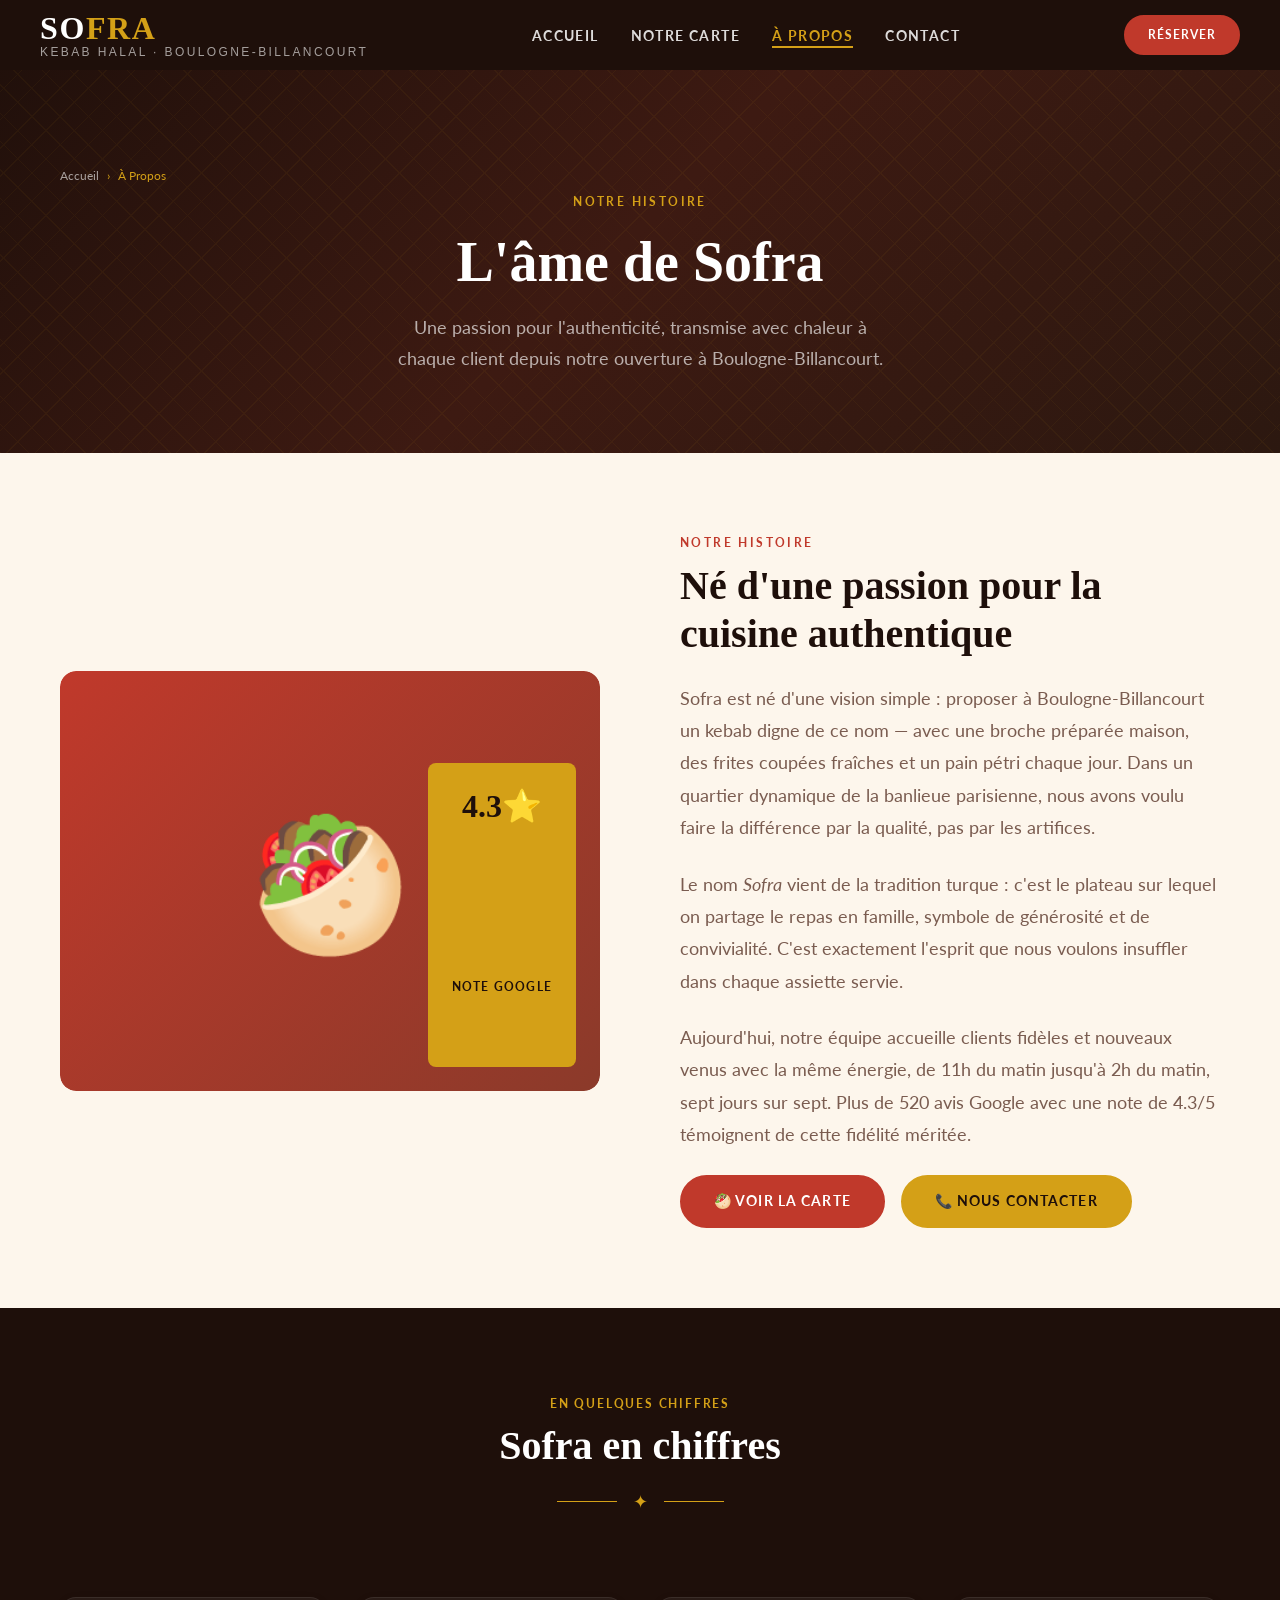
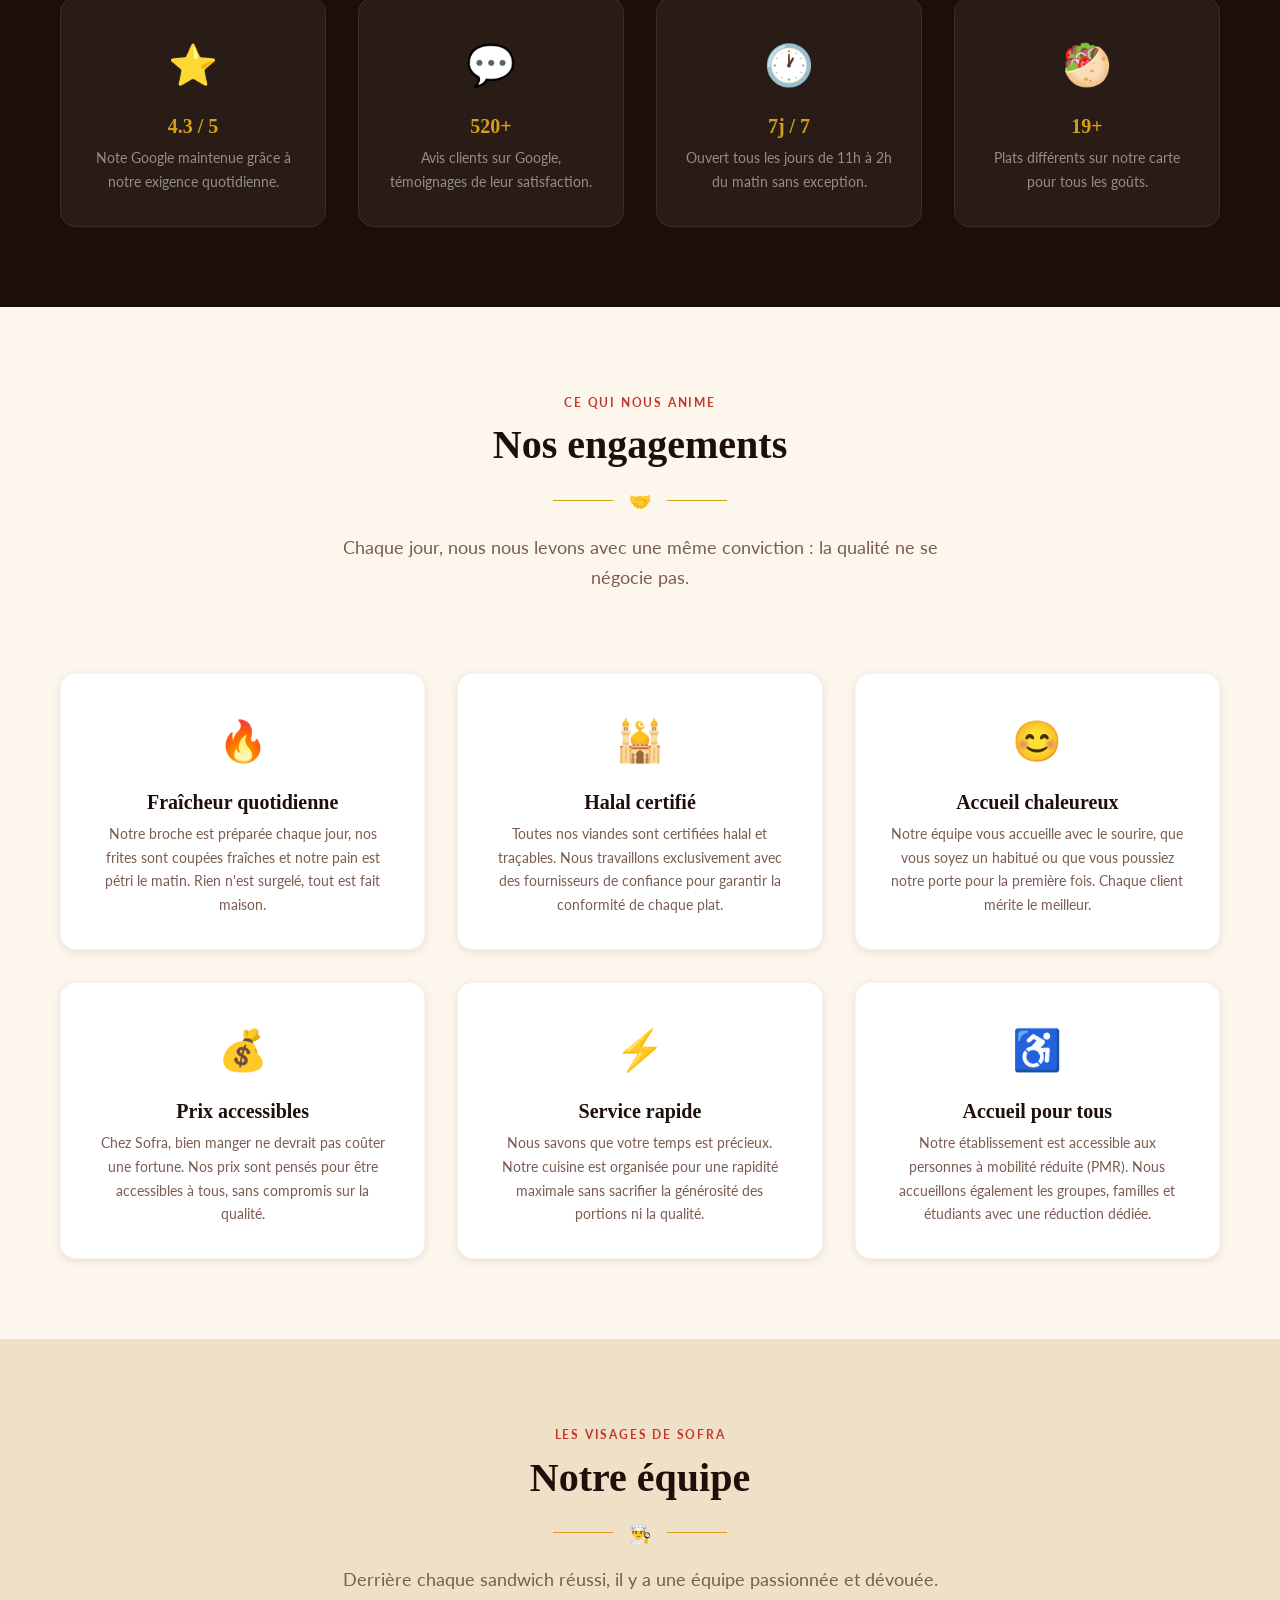
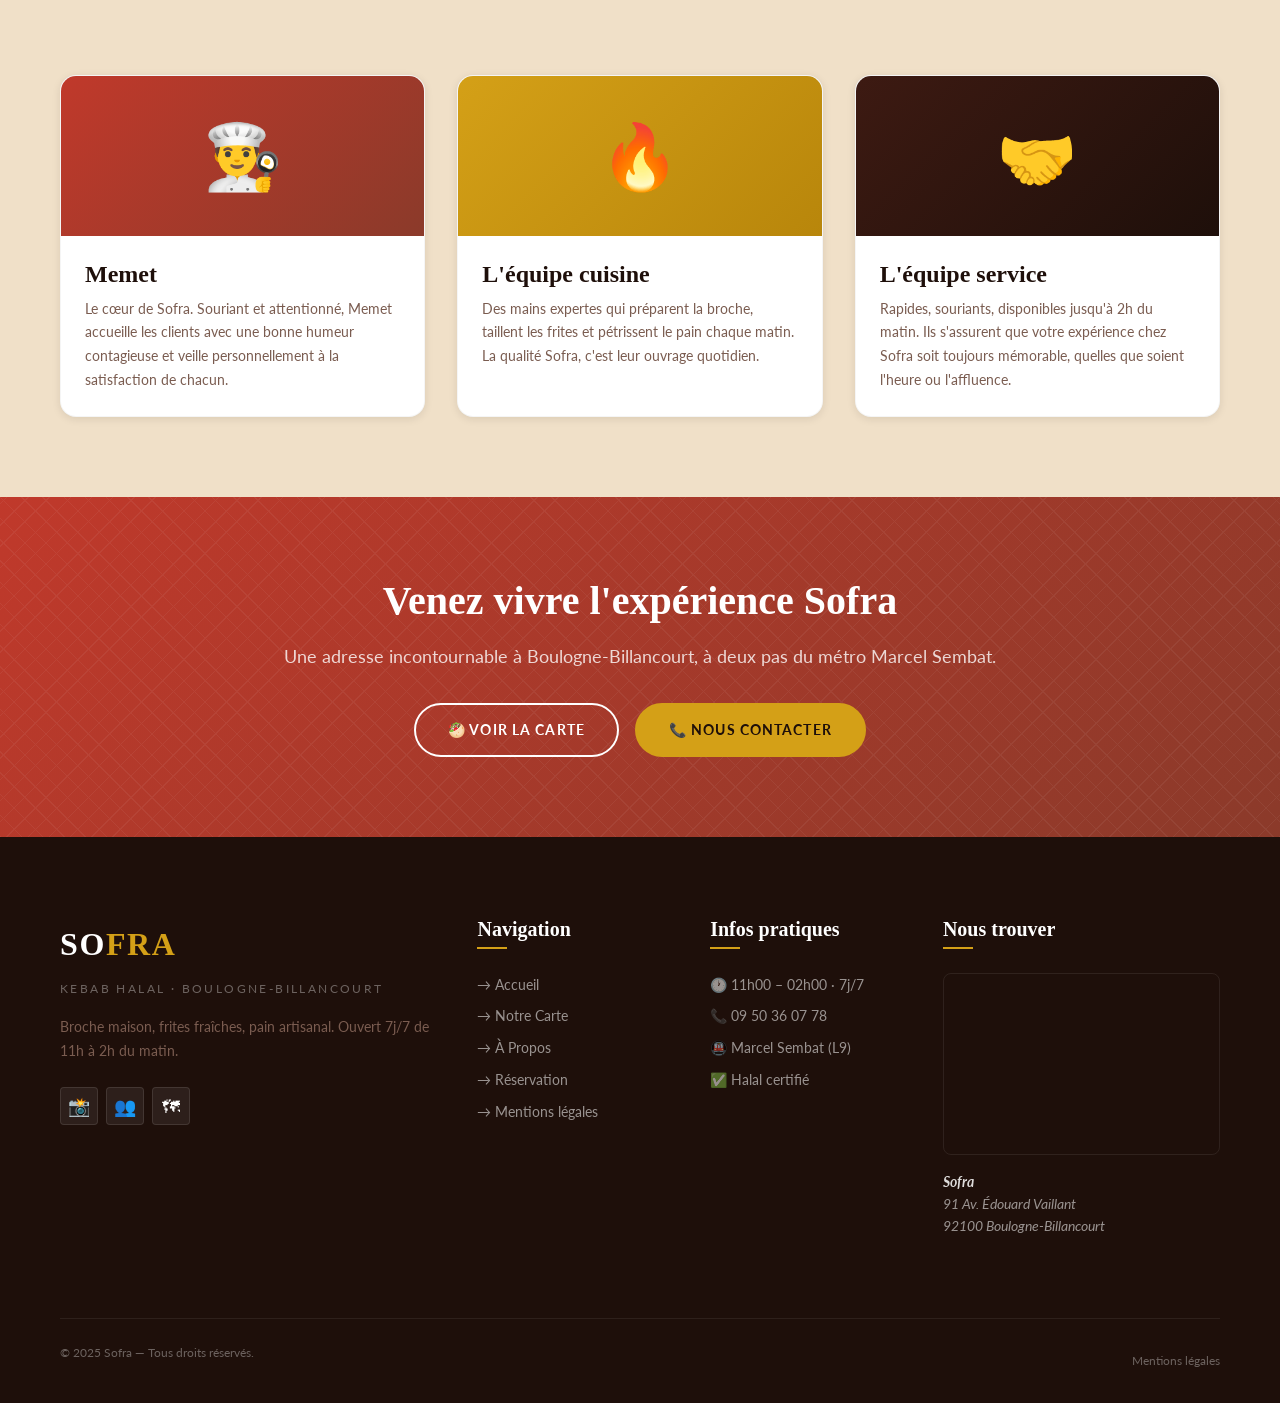
==== commit 9263ddcd: "Clean up duplicate files" ====
--- a/apropos.html
+++ b/apropos.html
@@ -13,44 +13,2246 @@
   <meta property="og:type"        content="website" />
 
   <link rel="icon" href="data:image/svg+xml,<svg xmlns='http://www.w3.org/2000/svg' viewBox='0 0 100 100'><text y='.9em' font-size='90'>🥙</text></svg>" />
-
-  <!-- ===== CSS CRITIQUE INLINE ===== -->
-  <style>
-    *,*::before,*::after{box-sizing:border-box;margin:0;padding:0}
-    body{font-family:'Lato','Helvetica Neue',sans-serif;background:#FDF6EC;overflow-x:hidden}
-    .navbar{position:fixed;top:0;left:0;right:0;z-index:1000;height:70px;display:flex;align-items:center;padding:0 1.25rem;background:rgba(30,15,10,.97);box-shadow:0 2px 20px rgba(0,0,0,.3)}
-    .navbar__inner{display:flex;align-items:center;justify-content:space-between;width:100%;max-width:1200px;margin:0 auto}
-    .navbar__logo{display:flex;flex-direction:column;line-height:1;text-decoration:none}
-    .navbar__logo-name{font-family:'Playfair Display',Georgia,serif;font-size:2rem;font-weight:700;color:#fff;letter-spacing:.05em}
-    .navbar__logo-name span{color:#D4A017}
-    .navbar__logo-tagline{font-size:.75rem;letter-spacing:.2em;text-transform:uppercase;color:rgba(255,255,255,.5);margin-top:2px}
-    .navbar__nav{display:flex;align-items:center;gap:2rem;list-style:none}
-    .navbar__link{font-size:.875rem;font-weight:700;text-transform:uppercase;letter-spacing:.1em;color:rgba(255,255,255,.85);text-decoration:none;padding-bottom:4px;border-bottom:2px solid transparent;transition:color .2s,border-color .2s}
-    .navbar__link:hover,.navbar__link--active{color:#D4A017;border-bottom-color:#D4A017}
-    .navbar__burger{display:none;flex-direction:column;gap:5px;cursor:pointer;padding:4px;background:none;border:none}
-    .navbar__burger span{display:block;width:25px;height:2px;background:#fff;transition:all .3s}
-    .navbar__mobile-menu{display:none;position:fixed;top:70px;left:0;right:0;background:rgba(30,15,10,.98);padding:1.5rem 1.25rem;flex-direction:column;gap:1rem;z-index:999}
-    .navbar__mobile-menu.is-open{display:flex}
-    .navbar__mobile-link{font-size:1.25rem;font-family:'Playfair Display',Georgia,serif;color:#fff;padding:.5rem 0;border-bottom:1px solid rgba(255,255,255,.08);text-decoration:none;transition:color .2s,padding-left .2s}
-    .navbar__mobile-link:hover{color:#D4A017;padding-left:.5rem}
-    .navbar__mobile-cta{margin-top:1rem;text-align:center}
-    .btn{display:inline-flex;align-items:center;gap:.5rem;padding:.8rem 2rem;border-radius:9999px;font-size:.875rem;font-weight:700;text-transform:uppercase;letter-spacing:.08em;transition:all .3s ease;cursor:pointer;border:2px solid transparent;text-decoration:none;white-space:nowrap}
-    .btn--primary{background:#C0392B;color:#fff;border-color:#C0392B}
-    .btn--primary:hover{background:#8B3A2A;border-color:#8B3A2A;transform:translateY(-2px)}
-    .btn--secondary{background:transparent;color:#fff;border-color:#fff}
-    .btn--gold{background:#D4A017;color:#1E0F0A;border-color:#D4A017}
-    @media(max-width:768px){
-      .navbar__nav,.navbar__cta{display:none!important}
-      .navbar__burger{display:flex}
-    }
-  </style>
-
+  
+  
   <link rel="preconnect" href="https://fonts.googleapis.com" />
   <link rel="preconnect" href="https://fonts.gstatic.com" crossorigin />
   <link href="https://fonts.googleapis.com/css2?family=Playfair+Display:ital,wght@0,400;0,600;0,700;1,400&family=Lato:wght@300;400;700&display=swap" rel="stylesheet" />
-  <link rel="stylesheet" href="css/base.css" />
-  <link rel="stylesheet" href="css/nav-hero.css" />
-  <link rel="stylesheet" href="css/sections.css" />
+  <style>
+@import url('https://fonts.googleapis.com/css2?family=Playfair+Display:ital,wght@0,400;0,600;0,700;1,400&family=Lato:wght@300;400;700&display=swap');
+
+:root {
+  
+  --color-primary:    #C0392B;   
+  --color-secondary:  #D4A017;   
+  --color-accent:     #8B3A2A;   
+  --color-dark:       #1E0F0A;   
+  --color-cream:      #FDF6EC;   
+  --color-cream-dark: #F0E0C8;   
+  --color-text:       #2C1810;   
+  --color-text-light: #7A5C50;   
+  --color-white:      #FFFFFF;
+  --color-success:    #27AE60;
+  --color-error:      #E74C3C;
+
+  
+  --font-display: 'Playfair Display', Georgia, serif;
+  --font-body:    'Lato', 'Helvetica Neue', sans-serif;
+
+  
+  --fs-xs:   0.75rem;   
+  --fs-sm:   0.875rem;  
+  --fs-base: 1rem;      
+  --fs-md:   1.125rem;  
+  --fs-lg:   1.25rem;   
+  --fs-xl:   1.5rem;    
+  --fs-2xl:  2rem;      
+  --fs-3xl:  2.5rem;    
+  --fs-4xl:  3.5rem;    
+
+  
+  --spacing-xs:   0.25rem;
+  --spacing-sm:   0.5rem;
+  --spacing-md:   1rem;
+  --spacing-lg:   1.5rem;
+  --spacing-xl:   2rem;
+  --spacing-2xl:  3rem;
+  --spacing-3xl:  5rem;
+
+  
+  --radius-sm:  4px;
+  --radius-md:  8px;
+  --radius-lg:  16px;
+  --radius-full: 9999px;
+
+  
+  --shadow-sm: 0 2px 8px rgba(30,15,10,0.10);
+  --shadow-md: 0 4px 20px rgba(30,15,10,0.15);
+  --shadow-lg: 0 8px 40px rgba(30,15,10,0.20);
+  --shadow-card: 0 4px 24px rgba(192,57,43,0.12);
+
+  
+  --transition-fast: 0.2s ease;
+  --transition-base: 0.3s ease;
+  --transition-slow: 0.5s ease;
+
+  
+  --container-max: 1200px;
+  --container-pad: 1.25rem;
+  --nav-height: 70px;
+}
+
+*,
+*::before,
+*::after {
+  box-sizing: border-box;
+  margin: 0;
+  padding: 0;
+}
+
+html {
+  scroll-behavior: smooth;
+  font-size: 16px;
+  -webkit-text-size-adjust: 100%;
+}
+
+body {
+  font-family: var(--font-body);
+  font-size: var(--fs-base);
+  color: var(--color-text);
+  background-color: var(--color-cream);
+  line-height: 1.7;
+  -webkit-font-smoothing: antialiased;
+  overflow-x: hidden;
+}
+
+img {
+  max-width: 100%;
+  height: auto;
+  display: block;
+}
+
+a {
+  color: inherit;
+  text-decoration: none;
+  transition: color var(--transition-fast);
+}
+
+ul, ol {
+  list-style: none;
+}
+
+button,
+input,
+select,
+textarea {
+  font-family: inherit;
+  font-size: inherit;
+}
+
+button {
+  cursor: pointer;
+  border: none;
+  background: none;
+}
+
+h1, h2, h3, h4, h5, h6 {
+  font-family: var(--font-display);
+  font-weight: 700;
+  line-height: 1.2;
+  color: var(--color-dark);
+}
+
+h1 { font-size: var(--fs-4xl); }
+h2 { font-size: var(--fs-3xl); }
+h3 { font-size: var(--fs-2xl); }
+h4 { font-size: var(--fs-xl); }
+h5 { font-size: var(--fs-lg); }
+h6 { font-size: var(--fs-md); }
+
+p {
+  margin-bottom: var(--spacing-md);
+  color: var(--color-text-light);
+}
+
+p:last-child {
+  margin-bottom: 0;
+}
+
+.container {
+  max-width: var(--container-max);
+  margin: 0 auto;
+  padding: 0 var(--container-pad);
+}
+
+.btn {
+  display: inline-flex;
+  align-items: center;
+  gap: var(--spacing-sm);
+  padding: 0.8rem 2rem;
+  border-radius: var(--radius-full);
+  font-family: var(--font-body);
+  font-size: var(--fs-sm);
+  font-weight: 700;
+  text-transform: uppercase;
+  letter-spacing: 0.08em;
+  transition: all var(--transition-base);
+  cursor: pointer;
+  border: 2px solid transparent;
+  white-space: nowrap;
+}
+
+.btn--primary {
+  background: var(--color-primary);
+  color: var(--color-white);
+  border-color: var(--color-primary);
+}
+
+.btn--primary:hover {
+  background: var(--color-accent);
+  border-color: var(--color-accent);
+  transform: translateY(-2px);
+  box-shadow: var(--shadow-md);
+}
+
+.btn--secondary {
+  background: transparent;
+  color: var(--color-white);
+  border-color: var(--color-white);
+}
+
+.btn--secondary:hover {
+  background: var(--color-white);
+  color: var(--color-primary);
+  transform: translateY(-2px);
+}
+
+.btn--gold {
+  background: var(--color-secondary);
+  color: var(--color-dark);
+  border-color: var(--color-secondary);
+}
+
+.btn--gold:hover {
+  background: #B8860B;
+  border-color: #B8860B;
+  color: var(--color-white);
+  transform: translateY(-2px);
+  box-shadow: var(--shadow-md);
+}
+
+.section-header {
+  text-align: center;
+  margin-bottom: var(--spacing-3xl);
+}
+
+.section-header__eyebrow {
+  display: inline-block;
+  font-family: var(--font-body);
+  font-size: var(--fs-xs);
+  font-weight: 700;
+  text-transform: uppercase;
+  letter-spacing: 0.15em;
+  color: var(--color-primary);
+  margin-bottom: var(--spacing-sm);
+}
+
+.section-header__title {
+  font-size: var(--fs-3xl);
+  color: var(--color-dark);
+  margin-bottom: var(--spacing-md);
+}
+
+.section-header__divider {
+  display: flex;
+  align-items: center;
+  justify-content: center;
+  gap: var(--spacing-md);
+  margin: var(--spacing-md) auto;
+}
+
+.section-header__divider::before,
+.section-header__divider::after {
+  content: '';
+  display: block;
+  width: 60px;
+  height: 1px;
+  background: var(--color-secondary);
+}
+
+.section-header__divider span {
+  color: var(--color-secondary);
+  font-size: var(--fs-md);
+}
+
+.section-header__subtitle {
+  max-width: 600px;
+  margin: 0 auto;
+  color: var(--color-text-light);
+  font-size: var(--fs-md);
+}
+
+.badge {
+  display: inline-flex;
+  align-items: center;
+  gap: var(--spacing-xs);
+  padding: 0.3rem 0.9rem;
+  border-radius: var(--radius-full);
+  font-size: var(--fs-xs);
+  font-weight: 700;
+  text-transform: uppercase;
+  letter-spacing: 0.08em;
+}
+
+.badge--halal {
+  background: #E8F5E9;
+  color: #2E7D32;
+  border: 1px solid #A5D6A7;
+}
+
+.badge--promo {
+  background: #FFF3E0;
+  color: #E65100;
+  border: 1px solid #FFCC80;
+}
+
+.text-center { text-align: center; }
+.text-primary { color: var(--color-primary); }
+.text-gold    { color: var(--color-secondary); }
+.mt-auto      { margin-top: auto; }
+
+.sr-only {
+  position: absolute;
+  width: 1px;
+  height: 1px;
+  padding: 0;
+  margin: -1px;
+  overflow: hidden;
+  clip: rect(0,0,0,0);
+  white-space: nowrap;
+  border-width: 0;
+}
+
+:focus-visible {
+  outline: 3px solid var(--color-secondary);
+  outline-offset: 3px;
+  border-radius: var(--radius-sm);
+}
+
+@media (max-width: 768px) {
+  h1 { font-size: var(--fs-3xl); }
+  h2 { font-size: var(--fs-2xl); }
+  h3 { font-size: var(--fs-xl); }
+  .section-header__title { font-size: var(--fs-2xl); }
+}
+
+@media (max-width: 480px) {
+  :root {
+    --container-pad: 1rem;
+  }
+  h1 { font-size: 2rem; }
+  h2 { font-size: var(--fs-xl); }
+}
+
+.navbar {
+  position: fixed;
+  top: 0;
+  left: 0;
+  right: 0;
+  z-index: 1000;
+  height: var(--nav-height);
+  display: flex;
+  align-items: center;
+  padding: 0 var(--container-pad);
+  transition: background var(--transition-base), box-shadow var(--transition-base);
+  background: transparent;
+}
+
+.navbar--scrolled {
+  background: rgba(30, 15, 10, 0.97);
+  backdrop-filter: blur(10px);
+  box-shadow: 0 2px 20px rgba(0,0,0,0.3);
+}
+
+.navbar--solid {
+  background: var(--color-dark);
+}
+
+.navbar__inner {
+  display: flex;
+  align-items: center;
+  justify-content: space-between;
+  width: 100%;
+  max-width: var(--container-max);
+  margin: 0 auto;
+}
+
+.navbar__logo {
+  display: flex;
+  flex-direction: column;
+  line-height: 1;
+  color: var(--color-white);
+  transition: opacity var(--transition-fast);
+}
+
+.navbar__logo:hover {
+  opacity: 0.85;
+}
+
+.navbar__logo-name {
+  font-family: var(--font-display);
+  font-size: var(--fs-2xl);
+  font-weight: 700;
+  color: var(--color-white);
+  letter-spacing: 0.05em;
+}
+
+.navbar__logo-name span {
+  color: var(--color-secondary);
+}
+
+.navbar__logo-tagline {
+  font-size: var(--fs-xs);
+  font-weight: 300;
+  letter-spacing: 0.2em;
+  text-transform: uppercase;
+  color: rgba(255,255,255,0.6);
+  margin-top: 2px;
+}
+
+.navbar__nav {
+  display: flex;
+  align-items: center;
+  gap: var(--spacing-xl);
+}
+
+.navbar__link {
+  font-size: var(--fs-sm);
+  font-weight: 700;
+  text-transform: uppercase;
+  letter-spacing: 0.1em;
+  color: rgba(255,255,255,0.85);
+  position: relative;
+  padding-bottom: 4px;
+  transition: color var(--transition-fast);
+}
+
+.navbar__link::after {
+  content: '';
+  position: absolute;
+  bottom: 0;
+  left: 0;
+  right: 100%;
+  height: 2px;
+  background: var(--color-secondary);
+  transition: right var(--transition-base);
+}
+
+.navbar__link:hover,
+.navbar__link--active {
+  color: var(--color-secondary);
+}
+
+.navbar__link:hover::after,
+.navbar__link--active::after {
+  right: 0;
+}
+
+.navbar__cta {
+  padding: 0.5rem 1.4rem;
+  font-size: var(--fs-xs);
+}
+
+.navbar__burger {
+  display: none;
+  flex-direction: column;
+  gap: 5px;
+  cursor: pointer;
+  padding: 4px;
+  background: none;
+  border: none;
+}
+
+.navbar__burger span {
+  display: block;
+  width: 25px;
+  height: 2px;
+  background: var(--color-white);
+  transition: all var(--transition-base);
+  transform-origin: left center;
+}
+
+.navbar__burger.is-open span:nth-child(1) {
+  transform: rotate(45deg) translateY(-1px);
+}
+.navbar__burger.is-open span:nth-child(2) {
+  opacity: 0;
+  transform: scaleX(0);
+}
+.navbar__burger.is-open span:nth-child(3) {
+  transform: rotate(-45deg) translateY(1px);
+}
+
+.navbar__mobile-menu {
+  display: none;
+  position: fixed;
+  top: var(--nav-height);
+  left: 0;
+  right: 0;
+  background: rgba(30, 15, 10, 0.98);
+  backdrop-filter: blur(12px);
+  padding: var(--spacing-xl) var(--container-pad);
+  flex-direction: column;
+  gap: var(--spacing-md);
+  border-top: 1px solid rgba(255,255,255,0.08);
+  transform: translateY(-10px);
+  opacity: 0;
+  transition: all var(--transition-base);
+  pointer-events: none;
+  z-index: 999;
+}
+
+.navbar__mobile-menu.is-open {
+  display: flex;
+  opacity: 1;
+  transform: translateY(0);
+  pointer-events: all;
+}
+
+.navbar__mobile-link {
+  font-size: var(--fs-lg);
+  font-family: var(--font-display);
+  color: var(--color-white);
+  padding: var(--spacing-sm) 0;
+  border-bottom: 1px solid rgba(255,255,255,0.08);
+  transition: color var(--transition-fast), padding-left var(--transition-fast);
+}
+
+.navbar__mobile-link:hover {
+  color: var(--color-secondary);
+  padding-left: var(--spacing-sm);
+}
+
+.navbar__mobile-cta {
+  margin-top: var(--spacing-md);
+  text-align: center;
+}
+
+.hero {
+  position: relative;
+  height: 100vh;
+  min-height: 600px;
+  display: flex;
+  align-items: center;
+  justify-content: center;
+  overflow: hidden;
+}
+
+.hero__bg {
+  position: absolute;
+  inset: 0;
+  background:
+    radial-gradient(ellipse at 30% 50%, rgba(192,57,43,0.35) 0%, transparent 60%),
+    radial-gradient(ellipse at 70% 80%, rgba(212,160,23,0.20) 0%, transparent 50%),
+    linear-gradient(135deg, #1E0F0A 0%, #3D1A12 40%, #2C1810 70%, #1A0A06 100%);
+}
+
+.hero__pattern {
+  position: absolute;
+  inset: 0;
+  opacity: 0.06;
+  background-image:
+    repeating-linear-gradient(45deg, var(--color-secondary) 0px, var(--color-secondary) 1px, transparent 1px, transparent 20px),
+    repeating-linear-gradient(-45deg, var(--color-secondary) 0px, var(--color-secondary) 1px, transparent 1px, transparent 20px);
+}
+
+.hero__accent-line {
+  position: absolute;
+  left: 50%;
+  top: 0;
+  bottom: 0;
+  width: 1px;
+  background: linear-gradient(to bottom, transparent, rgba(212,160,23,0.15), transparent);
+  transform: translateX(-50%);
+}
+
+.hero__content {
+  position: relative;
+  z-index: 2;
+  text-align: center;
+  padding: 0 var(--container-pad);
+  max-width: 800px;
+  animation: heroFadeIn 0.9s ease forwards;
+}
+
+@keyframes heroFadeIn {
+  from {
+    opacity: 0;
+    transform: translateY(24px);
+  }
+  to {
+    opacity: 1;
+    transform: translateY(0);
+  }
+}
+
+.hero__eyebrow {
+  display: inline-flex;
+  align-items: center;
+  gap: var(--spacing-sm);
+  font-size: var(--fs-xs);
+  font-weight: 700;
+  text-transform: uppercase;
+  letter-spacing: 0.2em;
+  color: var(--color-secondary);
+  margin-bottom: var(--spacing-lg);
+  animation: heroFadeIn 0.9s ease 0.15s both;
+}
+
+.hero__eyebrow::before,
+.hero__eyebrow::after {
+  content: '✦';
+  font-size: 8px;
+}
+
+.hero__title {
+  font-family: var(--font-display);
+  font-size: clamp(3rem, 8vw, 6rem);
+  font-weight: 700;
+  color: var(--color-white);
+  line-height: 1.05;
+  margin-bottom: var(--spacing-md);
+  animation: heroFadeIn 0.9s ease 0.25s both;
+}
+
+.hero__title span {
+  color: var(--color-secondary);
+  font-style: italic;
+}
+
+.hero__subtitle {
+  font-size: clamp(var(--fs-md), 2.5vw, var(--fs-lg));
+  font-weight: 300;
+  color: rgba(255,255,255,0.75);
+  margin-bottom: var(--spacing-2xl);
+  animation: heroFadeIn 0.9s ease 0.35s both;
+}
+
+.hero__subtitle strong {
+  font-weight: 700;
+  color: rgba(255,255,255,0.95);
+}
+
+.hero__actions {
+  display: flex;
+  align-items: center;
+  justify-content: center;
+  gap: var(--spacing-md);
+  flex-wrap: wrap;
+  animation: heroFadeIn 0.9s ease 0.45s both;
+}
+
+.hero__meta {
+  position: absolute;
+  bottom: var(--spacing-xl);
+  left: 0;
+  right: 0;
+  display: flex;
+  justify-content: center;
+  gap: var(--spacing-2xl);
+  z-index: 2;
+  animation: heroFadeIn 0.9s ease 0.6s both;
+}
+
+.hero__meta-item {
+  text-align: center;
+  color: rgba(255,255,255,0.7);
+}
+
+.hero__meta-value {
+  display: block;
+  font-family: var(--font-display);
+  font-size: var(--fs-xl);
+  font-weight: 700;
+  color: var(--color-secondary);
+}
+
+.hero__meta-label {
+  font-size: var(--fs-xs);
+  text-transform: uppercase;
+  letter-spacing: 0.12em;
+}
+
+.hero__scroll {
+  position: absolute;
+  bottom: var(--spacing-2xl);
+  right: var(--spacing-2xl);
+  display: flex;
+  flex-direction: column;
+  align-items: center;
+  gap: var(--spacing-sm);
+  z-index: 2;
+  color: rgba(255,255,255,0.4);
+}
+
+.hero__scroll-line {
+  width: 1px;
+  height: 50px;
+  background: linear-gradient(to bottom, transparent, var(--color-secondary));
+  animation: scrollPulse 2s ease infinite;
+}
+
+@keyframes scrollPulse {
+  0%, 100% { opacity: 0.4; transform: scaleY(1); }
+  50% { opacity: 1; transform: scaleY(1.1); }
+}
+
+.page-hero {
+  position: relative;
+  padding: calc(var(--nav-height) + var(--spacing-3xl)) 0 var(--spacing-3xl);
+  background:
+    linear-gradient(135deg, #1E0F0A 0%, #3D1A12 50%, #2C1810 100%);
+  text-align: center;
+  overflow: hidden;
+}
+
+.page-hero::before {
+  content: '';
+  position: absolute;
+  inset: 0;
+  opacity: 0.05;
+  background-image:
+    repeating-linear-gradient(45deg, var(--color-secondary) 0, var(--color-secondary) 1px, transparent 1px, transparent 20px),
+    repeating-linear-gradient(-45deg, var(--color-secondary) 0, var(--color-secondary) 1px, transparent 1px, transparent 20px);
+}
+
+.page-hero__content {
+  position: relative;
+  z-index: 1;
+}
+
+.page-hero__eyebrow {
+  display: inline-block;
+  font-size: var(--fs-xs);
+  font-weight: 700;
+  text-transform: uppercase;
+  letter-spacing: 0.2em;
+  color: var(--color-secondary);
+  margin-bottom: var(--spacing-md);
+}
+
+.page-hero__title {
+  font-family: var(--font-display);
+  font-size: var(--fs-4xl);
+  color: var(--color-white);
+  margin-bottom: var(--spacing-md);
+}
+
+.page-hero__subtitle {
+  color: rgba(255,255,255,0.65);
+  font-size: var(--fs-md);
+  max-width: 500px;
+  margin: 0 auto;
+}
+
+@media (max-width: 1024px) {
+  .navbar__nav {
+    gap: var(--spacing-lg);
+  }
+}
+
+@media (max-width: 768px) {
+  .navbar__nav,
+  .navbar__cta {
+    display: none;
+  }
+
+  .navbar__burger {
+    display: flex;
+  }
+
+  .hero__meta {
+    gap: var(--spacing-xl);
+  }
+
+  .hero__scroll {
+    display: none;
+  }
+}
+
+@media (max-width: 480px) {
+  .hero__meta {
+    gap: var(--spacing-lg);
+  }
+
+  .hero__meta-value {
+    font-size: var(--fs-lg);
+  }
+
+  .hero__actions {
+    flex-direction: column;
+    align-items: center;
+    gap: var(--spacing-sm);
+  }
+
+  .hero__actions .btn {
+    width: 100%;
+    max-width: 280px;
+    justify-content: center;
+  }
+
+  .page-hero__title {
+    font-size: var(--fs-3xl);
+  }
+}
+
+.section {
+  padding: var(--spacing-3xl) 0;
+}
+
+.section--dark {
+  background: var(--color-dark);
+  color: var(--color-white);
+}
+
+.section--dark h2,
+.section--dark h3,
+.section--dark h4 {
+  color: var(--color-white);
+}
+
+.section--dark p {
+  color: rgba(255,255,255,0.65);
+}
+
+.section--dark .section-header__eyebrow {
+  color: var(--color-secondary);
+}
+
+.section--cream {
+  background: var(--color-cream);
+}
+
+.section--cream-dark {
+  background: var(--color-cream-dark);
+}
+
+.section--brick {
+  background: var(--color-primary);
+  color: var(--color-white);
+}
+
+.features {
+  display: grid;
+  grid-template-columns: repeat(4, 1fr);
+  gap: var(--spacing-xl);
+  margin-top: var(--spacing-2xl);
+}
+
+.feature-card {
+  background: var(--color-white);
+  border-radius: var(--radius-lg);
+  padding: var(--spacing-xl) var(--spacing-lg);
+  text-align: center;
+  box-shadow: var(--shadow-sm);
+  border: 1px solid rgba(192,57,43,0.08);
+  transition: all var(--transition-base);
+  position: relative;
+  overflow: hidden;
+}
+
+.feature-card::before {
+  content: '';
+  position: absolute;
+  bottom: 0;
+  left: 0;
+  right: 0;
+  height: 3px;
+  background: linear-gradient(90deg, var(--color-primary), var(--color-secondary));
+  transform: scaleX(0);
+  transition: transform var(--transition-base);
+}
+
+.feature-card:hover {
+  transform: translateY(-6px);
+  box-shadow: var(--shadow-card);
+}
+
+.feature-card:hover::before {
+  transform: scaleX(1);
+}
+
+.feature-card__icon {
+  font-size: 2.5rem;
+  margin-bottom: var(--spacing-md);
+  display: block;
+}
+
+.feature-card__title {
+  font-family: var(--font-display);
+  font-size: var(--fs-lg);
+  font-weight: 600;
+  color: var(--color-dark);
+  margin-bottom: var(--spacing-sm);
+}
+
+.feature-card__text {
+  font-size: var(--fs-sm);
+  color: var(--color-text-light);
+  margin: 0;
+}
+
+.menu-section {
+  padding: var(--spacing-3xl) 0;
+  background: var(--color-cream);
+}
+
+.menu-categories {
+  display: flex;
+  align-items: center;
+  justify-content: center;
+  gap: var(--spacing-sm);
+  margin-bottom: var(--spacing-2xl);
+  flex-wrap: wrap;
+}
+
+.menu-tab {
+  padding: 0.5rem 1.4rem;
+  border-radius: var(--radius-full);
+  font-size: var(--fs-sm);
+  font-weight: 700;
+  text-transform: uppercase;
+  letter-spacing: 0.06em;
+  background: transparent;
+  color: var(--color-text-light);
+  border: 2px solid var(--color-cream-dark);
+  cursor: pointer;
+  transition: all var(--transition-fast);
+}
+
+.menu-tab:hover,
+.menu-tab.is-active {
+  background: var(--color-primary);
+  border-color: var(--color-primary);
+  color: var(--color-white);
+}
+
+.menu-grid {
+  display: grid;
+  grid-template-columns: repeat(3, 1fr);
+  gap: var(--spacing-xl);
+}
+
+.dish-card {
+  background: var(--color-white);
+  border-radius: var(--radius-lg);
+  overflow: hidden;
+  box-shadow: var(--shadow-sm);
+  border: 1px solid rgba(0,0,0,0.04);
+  transition: all var(--transition-base);
+  display: flex;
+  flex-direction: column;
+}
+
+.dish-card:hover {
+  transform: translateY(-4px);
+  box-shadow: var(--shadow-card);
+}
+
+.dish-card__emoji {
+  background: linear-gradient(135deg, var(--color-cream-dark), var(--color-cream));
+  display: flex;
+  align-items: center;
+  justify-content: center;
+  font-size: 3.5rem;
+  padding: var(--spacing-xl);
+  height: 140px;
+  border-bottom: 1px solid rgba(0,0,0,0.04);
+}
+
+.dish-card__body {
+  padding: var(--spacing-lg);
+  display: flex;
+  flex-direction: column;
+  flex: 1;
+}
+
+.dish-card__badges {
+  display: flex;
+  gap: var(--spacing-xs);
+  margin-bottom: var(--spacing-sm);
+  flex-wrap: wrap;
+}
+
+.dish-card__name {
+  font-family: var(--font-display);
+  font-size: var(--fs-lg);
+  font-weight: 600;
+  color: var(--color-dark);
+  margin-bottom: var(--spacing-sm);
+}
+
+.dish-card__desc {
+  font-size: var(--fs-sm);
+  color: var(--color-text-light);
+  line-height: 1.6;
+  flex: 1;
+  margin: 0;
+}
+
+.dish-card__footer {
+  display: flex;
+  align-items: center;
+  justify-content: space-between;
+  margin-top: var(--spacing-md);
+  padding-top: var(--spacing-md);
+  border-top: 1px solid var(--color-cream-dark);
+}
+
+.dish-card__price {
+  font-family: var(--font-display);
+  font-size: var(--fs-xl);
+  font-weight: 700;
+  color: var(--color-primary);
+}
+
+.dish-card__tag {
+  font-size: var(--fs-xs);
+  font-weight: 700;
+  text-transform: uppercase;
+  letter-spacing: 0.08em;
+  color: var(--color-text-light);
+  background: var(--color-cream);
+  padding: 0.2rem 0.6rem;
+  border-radius: var(--radius-sm);
+}
+
+.menu-category-title {
+  font-family: var(--font-display);
+  font-size: var(--fs-2xl);
+  color: var(--color-dark);
+  margin-bottom: var(--spacing-xl);
+  display: flex;
+  align-items: center;
+  gap: var(--spacing-md);
+}
+
+.menu-category-title::after {
+  content: '';
+  flex: 1;
+  height: 1px;
+  background: var(--color-cream-dark);
+}
+
+.specialites-grid {
+  display: grid;
+  grid-template-columns: repeat(3, 1fr);
+  gap: var(--spacing-xl);
+}
+
+.specialite-card {
+  background: var(--color-white);
+  border-radius: var(--radius-lg);
+  overflow: hidden;
+  box-shadow: var(--shadow-sm);
+  transition: all var(--transition-base);
+  border: 1px solid rgba(0,0,0,0.04);
+}
+
+.specialite-card:hover {
+  transform: translateY(-6px);
+  box-shadow: var(--shadow-card);
+}
+
+.specialite-card__visual {
+  background: linear-gradient(135deg, var(--color-primary) 0%, var(--color-accent) 100%);
+  display: flex;
+  align-items: center;
+  justify-content: center;
+  font-size: 4rem;
+  height: 160px;
+  position: relative;
+}
+
+.specialite-card__visual--gold {
+  background: linear-gradient(135deg, #D4A017 0%, #B8860B 100%);
+}
+
+.specialite-card__visual--dark {
+  background: linear-gradient(135deg, #3D1A12 0%, #1E0F0A 100%);
+}
+
+.specialite-card__body {
+  padding: var(--spacing-lg);
+}
+
+.specialite-card__name {
+  font-family: var(--font-display);
+  font-size: var(--fs-xl);
+  font-weight: 700;
+  color: var(--color-dark);
+  margin-bottom: var(--spacing-sm);
+}
+
+.specialite-card__desc {
+  font-size: var(--fs-sm);
+  color: var(--color-text-light);
+  margin: 0;
+}
+
+.avis-section {
+  background: var(--color-dark);
+  padding: var(--spacing-3xl) 0;
+}
+
+.avis-grid {
+  display: grid;
+  grid-template-columns: repeat(3, 1fr);
+  gap: var(--spacing-xl);
+}
+
+.avis-card {
+  background: rgba(255,255,255,0.04);
+  border: 1px solid rgba(255,255,255,0.08);
+  border-radius: var(--radius-lg);
+  padding: var(--spacing-xl);
+  transition: all var(--transition-base);
+}
+
+.avis-card:hover {
+  background: rgba(255,255,255,0.07);
+  border-color: rgba(212,160,23,0.2);
+  transform: translateY(-4px);
+}
+
+.avis-card__stars {
+  color: var(--color-secondary);
+  font-size: var(--fs-md);
+  margin-bottom: var(--spacing-md);
+  letter-spacing: 2px;
+}
+
+.avis-card__text {
+  font-size: var(--fs-sm);
+  color: rgba(255,255,255,0.7);
+  line-height: 1.7;
+  font-style: italic;
+  margin-bottom: var(--spacing-lg);
+}
+
+.avis-card__author {
+  display: flex;
+  align-items: center;
+  gap: var(--spacing-md);
+}
+
+.avis-card__avatar {
+  width: 44px;
+  height: 44px;
+  border-radius: 50%;
+  background: linear-gradient(135deg, var(--color-primary), var(--color-secondary));
+  display: flex;
+  align-items: center;
+  justify-content: center;
+  font-family: var(--font-display);
+  font-weight: 700;
+  color: var(--color-white);
+  font-size: var(--fs-md);
+  flex-shrink: 0;
+}
+
+.avis-card__info strong {
+  display: block;
+  font-size: var(--fs-sm);
+  font-weight: 700;
+  color: var(--color-white);
+}
+
+.avis-card__info span {
+  font-size: var(--fs-xs);
+  color: rgba(255,255,255,0.4);
+}
+
+.avis-card__source {
+  display: flex;
+  align-items: center;
+  gap: var(--spacing-xs);
+  font-size: var(--fs-xs);
+  color: rgba(255,255,255,0.3);
+  margin-top: var(--spacing-sm);
+}
+
+.rating-global {
+  text-align: center;
+  margin-bottom: var(--spacing-2xl);
+}
+
+.rating-global__score {
+  font-family: var(--font-display);
+  font-size: 5rem;
+  font-weight: 700;
+  color: var(--color-secondary);
+  line-height: 1;
+}
+
+.rating-global__stars {
+  font-size: var(--fs-xl);
+  color: var(--color-secondary);
+  letter-spacing: 3px;
+  margin: var(--spacing-sm) 0;
+}
+
+.rating-global__count {
+  font-size: var(--fs-sm);
+  color: rgba(255,255,255,0.5);
+}
+
+.cta-band {
+  background: linear-gradient(135deg, var(--color-primary) 0%, var(--color-accent) 100%);
+  padding: var(--spacing-3xl) 0;
+  text-align: center;
+  position: relative;
+  overflow: hidden;
+}
+
+.cta-band::before {
+  content: '';
+  position: absolute;
+  inset: 0;
+  opacity: 0.05;
+  background-image:
+    repeating-linear-gradient(45deg, white 0, white 1px, transparent 1px, transparent 15px),
+    repeating-linear-gradient(-45deg, white 0, white 1px, transparent 1px, transparent 15px);
+}
+
+.cta-band__content {
+  position: relative;
+  z-index: 1;
+}
+
+.cta-band__title {
+  font-family: var(--font-display);
+  font-size: var(--fs-3xl);
+  color: var(--color-white);
+  margin-bottom: var(--spacing-md);
+}
+
+.cta-band__text {
+  color: rgba(255,255,255,0.8);
+  font-size: var(--fs-md);
+  margin-bottom: var(--spacing-xl);
+}
+
+.cta-band__actions {
+  display: flex;
+  gap: var(--spacing-md);
+  justify-content: center;
+  flex-wrap: wrap;
+}
+
+.horaires-widget {
+  background: var(--color-white);
+  border-radius: var(--radius-lg);
+  padding: var(--spacing-xl);
+  box-shadow: var(--shadow-md);
+}
+
+.horaires-widget__title {
+  font-family: var(--font-display);
+  font-size: var(--fs-xl);
+  margin-bottom: var(--spacing-lg);
+  color: var(--color-dark);
+  display: flex;
+  align-items: center;
+  gap: var(--spacing-sm);
+}
+
+.horaires-widget__list {
+  display: flex;
+  flex-direction: column;
+  gap: var(--spacing-sm);
+}
+
+.horaires-widget__row {
+  display: flex;
+  justify-content: space-between;
+  align-items: center;
+  padding: var(--spacing-xs) 0;
+  border-bottom: 1px solid var(--color-cream-dark);
+  font-size: var(--fs-sm);
+}
+
+.horaires-widget__row:last-child {
+  border-bottom: none;
+}
+
+.horaires-widget__day {
+  font-weight: 700;
+  color: var(--color-text);
+}
+
+.horaires-widget__time {
+  color: var(--color-primary);
+  font-weight: 700;
+}
+
+.horaires-widget__status {
+  display: inline-flex;
+  align-items: center;
+  gap: 6px;
+  font-size: var(--fs-xs);
+  font-weight: 700;
+  text-transform: uppercase;
+  letter-spacing: 0.1em;
+  color: var(--color-success);
+  margin-top: var(--spacing-md);
+}
+
+.horaires-widget__status::before {
+  content: '';
+  display: block;
+  width: 8px;
+  height: 8px;
+  border-radius: 50%;
+  background: var(--color-success);
+  animation: pulse 2s ease infinite;
+}
+
+@keyframes pulse {
+  0%, 100% { opacity: 1; transform: scale(1); }
+  50% { opacity: 0.5; transform: scale(1.3); }
+}
+
+.form-section {
+  background: var(--color-cream);
+  padding: var(--spacing-3xl) 0;
+}
+
+.form-wrapper {
+  max-width: 650px;
+  margin: 0 auto;
+  background: var(--color-white);
+  border-radius: var(--radius-lg);
+  padding: var(--spacing-2xl);
+  box-shadow: var(--shadow-md);
+}
+
+.form-group {
+  margin-bottom: var(--spacing-lg);
+}
+
+.form-group label {
+  display: block;
+  font-size: var(--fs-sm);
+  font-weight: 700;
+  color: var(--color-text);
+  margin-bottom: var(--spacing-sm);
+  text-transform: uppercase;
+  letter-spacing: 0.06em;
+}
+
+.form-group label .required {
+  color: var(--color-primary);
+  margin-left: 2px;
+}
+
+.form-control {
+  width: 100%;
+  padding: 0.85rem 1.1rem;
+  border: 2px solid var(--color-cream-dark);
+  border-radius: var(--radius-md);
+  font-size: var(--fs-base);
+  color: var(--color-text);
+  background: var(--color-cream);
+  transition: border-color var(--transition-fast), box-shadow var(--transition-fast), background var(--transition-fast);
+  appearance: none;
+}
+
+.form-control:focus {
+  outline: none;
+  border-color: var(--color-primary);
+  background: var(--color-white);
+  box-shadow: 0 0 0 4px rgba(192,57,43,0.1);
+}
+
+.form-control.is-error {
+  border-color: var(--color-error);
+  box-shadow: 0 0 0 4px rgba(231,76,60,0.1);
+}
+
+.form-control.is-success {
+  border-color: var(--color-success);
+}
+
+textarea.form-control {
+  resize: vertical;
+  min-height: 130px;
+}
+
+.form-row {
+  display: grid;
+  grid-template-columns: 1fr 1fr;
+  gap: var(--spacing-lg);
+}
+
+.form-error-msg {
+  display: none;
+  font-size: var(--fs-xs);
+  color: var(--color-error);
+  margin-top: var(--spacing-xs);
+  font-weight: 700;
+}
+
+.form-group.has-error .form-error-msg {
+  display: block;
+}
+
+.form-success {
+  display: none;
+  background: #E8F5E9;
+  border: 1px solid #A5D6A7;
+  border-radius: var(--radius-md);
+  padding: var(--spacing-lg);
+  text-align: center;
+  color: #2E7D32;
+}
+
+.form-success.is-visible {
+  display: block;
+}
+
+.form-success__icon {
+  font-size: 2.5rem;
+  margin-bottom: var(--spacing-sm);
+}
+
+.form-privacy {
+  font-size: var(--fs-xs);
+  color: var(--color-text-light);
+  text-align: center;
+  margin-top: var(--spacing-md);
+}
+
+.contact-grid {
+  display: grid;
+  grid-template-columns: 1fr 1fr;
+  gap: var(--spacing-2xl);
+  align-items: start;
+}
+
+.contact-info__item {
+  display: flex;
+  align-items: flex-start;
+  gap: var(--spacing-md);
+  margin-bottom: var(--spacing-lg);
+}
+
+.contact-info__icon {
+  width: 44px;
+  height: 44px;
+  border-radius: var(--radius-md);
+  background: rgba(192,57,43,0.1);
+  display: flex;
+  align-items: center;
+  justify-content: center;
+  font-size: 1.3rem;
+  flex-shrink: 0;
+}
+
+.contact-info__label {
+  font-size: var(--fs-xs);
+  font-weight: 700;
+  text-transform: uppercase;
+  letter-spacing: 0.1em;
+  color: var(--color-text-light);
+  margin-bottom: 4px;
+}
+
+.contact-info__value {
+  font-size: var(--fs-base);
+  font-weight: 700;
+  color: var(--color-dark);
+}
+
+.contact-info__value a {
+  color: var(--color-primary);
+  transition: color var(--transition-fast);
+}
+
+.contact-info__value a:hover {
+  color: var(--color-accent);
+}
+
+.footer {
+  background: var(--color-dark);
+  color: rgba(255,255,255,0.65);
+  padding: var(--spacing-3xl) 0 0;
+}
+
+.footer__grid {
+  display: grid;
+  grid-template-columns: 2fr 1fr 1fr 1.5fr;
+  gap: var(--spacing-2xl);
+  padding-bottom: var(--spacing-3xl);
+}
+
+.footer__brand-name {
+  font-family: var(--font-display);
+  font-size: var(--fs-2xl);
+  font-weight: 700;
+  color: var(--color-white);
+  letter-spacing: 0.05em;
+  margin-bottom: var(--spacing-sm);
+}
+
+.footer__brand-name span {
+  color: var(--color-secondary);
+}
+
+.footer__brand-tagline {
+  font-size: var(--fs-xs);
+  text-transform: uppercase;
+  letter-spacing: 0.2em;
+  color: rgba(255,255,255,0.35);
+  margin-bottom: var(--spacing-md);
+}
+
+.footer__brand-desc {
+  font-size: var(--fs-sm);
+  line-height: 1.7;
+  margin-bottom: var(--spacing-lg);
+}
+
+.footer__social {
+  display: flex;
+  gap: var(--spacing-sm);
+}
+
+.footer__social-link {
+  width: 38px;
+  height: 38px;
+  border-radius: var(--radius-sm);
+  background: rgba(255,255,255,0.07);
+  border: 1px solid rgba(255,255,255,0.1);
+  display: flex;
+  align-items: center;
+  justify-content: center;
+  font-size: var(--fs-md);
+  transition: all var(--transition-fast);
+  color: var(--color-white);
+  text-decoration: none;
+}
+
+.footer__social-link:hover {
+  background: var(--color-primary);
+  border-color: var(--color-primary);
+  transform: translateY(-3px);
+}
+
+.footer__col-title {
+  font-family: var(--font-display);
+  font-size: var(--fs-lg);
+  font-weight: 600;
+  color: var(--color-white);
+  margin-bottom: var(--spacing-lg);
+  position: relative;
+  padding-bottom: var(--spacing-sm);
+}
+
+.footer__col-title::after {
+  content: '';
+  position: absolute;
+  bottom: 0;
+  left: 0;
+  width: 30px;
+  height: 2px;
+  background: var(--color-secondary);
+}
+
+.footer__links {
+  display: flex;
+  flex-direction: column;
+  gap: var(--spacing-sm);
+}
+
+.footer__link {
+  font-size: var(--fs-sm);
+  color: rgba(255,255,255,0.55);
+  transition: all var(--transition-fast);
+  display: flex;
+  align-items: center;
+  gap: var(--spacing-xs);
+}
+
+.footer__link:hover {
+  color: var(--color-secondary);
+  padding-left: 6px;
+}
+
+.footer__map {
+  border-radius: var(--radius-md);
+  overflow: hidden;
+  border: 1px solid rgba(255,255,255,0.08);
+  margin-bottom: var(--spacing-md);
+}
+
+.footer__map iframe {
+  display: block;
+  width: 100%;
+  height: 180px;
+  filter: grayscale(30%) invert(10%);
+}
+
+.footer__address {
+  font-size: var(--fs-sm);
+  line-height: 1.6;
+  color: rgba(255,255,255,0.55);
+}
+
+.footer__address strong {
+  color: rgba(255,255,255,0.85);
+}
+
+.footer__bottom {
+  border-top: 1px solid rgba(255,255,255,0.07);
+  padding: var(--spacing-lg) 0;
+  display: flex;
+  align-items: center;
+  justify-content: space-between;
+  gap: var(--spacing-md);
+}
+
+.footer__copy {
+  font-size: var(--fs-xs);
+  color: rgba(255,255,255,0.35);
+}
+
+.footer__legal-links {
+  display: flex;
+  gap: var(--spacing-lg);
+}
+
+.footer__legal-link {
+  font-size: var(--fs-xs);
+  color: rgba(255,255,255,0.35);
+  transition: color var(--transition-fast);
+}
+
+.footer__legal-link:hover {
+  color: var(--color-secondary);
+}
+
+.apropos-intro {
+  display: grid;
+  grid-template-columns: 1fr 1fr;
+  gap: var(--spacing-3xl);
+  align-items: center;
+}
+
+.apropos-intro__visual {
+  position: relative;
+  border-radius: var(--radius-lg);
+  overflow: hidden;
+}
+
+.apropos-intro__emoji-bg {
+  background: linear-gradient(135deg, var(--color-primary) 0%, var(--color-accent) 100%);
+  height: 420px;
+  display: flex;
+  align-items: center;
+  justify-content: center;
+  font-size: 8rem;
+  border-radius: var(--radius-lg);
+  position: relative;
+}
+
+.apropos-intro__badge-flottant {
+  position: absolute;
+  bottom: var(--spacing-lg);
+  right: var(--spacing-lg);
+  background: var(--color-secondary);
+  color: var(--color-dark);
+  border-radius: var(--radius-md);
+  padding: var(--spacing-md) var(--spacing-lg);
+  text-align: center;
+  font-weight: 700;
+}
+
+.apropos-intro__badge-flottant .big {
+  display: block;
+  font-family: var(--font-display);
+  font-size: var(--fs-2xl);
+}
+
+.apropos-intro__badge-flottant .small {
+  font-size: var(--fs-xs);
+  text-transform: uppercase;
+  letter-spacing: 0.1em;
+}
+
+.apropos-intro__eyebrow {
+  font-size: var(--fs-xs);
+  font-weight: 700;
+  text-transform: uppercase;
+  letter-spacing: 0.2em;
+  color: var(--color-primary);
+  margin-bottom: var(--spacing-sm);
+}
+
+.apropos-intro__title {
+  font-size: var(--fs-3xl);
+  color: var(--color-dark);
+  margin-bottom: var(--spacing-lg);
+}
+
+.apropos-intro__text {
+  font-size: var(--fs-md);
+  line-height: 1.8;
+  color: var(--color-text-light);
+  margin-bottom: var(--spacing-lg);
+}
+
+.valeurs-grid {
+  display: grid;
+  grid-template-columns: repeat(3, 1fr);
+  gap: var(--spacing-xl);
+}
+
+.valeur-card {
+  text-align: center;
+  padding: var(--spacing-xl);
+  background: var(--color-white);
+  border-radius: var(--radius-lg);
+  box-shadow: var(--shadow-sm);
+  border: 1px solid rgba(0,0,0,0.04);
+  transition: all var(--transition-base);
+}
+
+.valeur-card:hover {
+  transform: translateY(-4px);
+  box-shadow: var(--shadow-card);
+}
+
+.valeur-card__icon {
+  font-size: 2.5rem;
+  margin-bottom: var(--spacing-md);
+}
+
+.valeur-card__title {
+  font-family: var(--font-display);
+  font-size: var(--fs-lg);
+  color: var(--color-dark);
+  margin-bottom: var(--spacing-sm);
+}
+
+.valeur-card__text {
+  font-size: var(--fs-sm);
+  color: var(--color-text-light);
+  margin: 0;
+}
+
+.legal-content {
+  max-width: 800px;
+  margin: 0 auto;
+  padding: var(--spacing-3xl) 0;
+}
+
+.legal-content h2 {
+  font-size: var(--fs-xl);
+  color: var(--color-dark);
+  margin: var(--spacing-2xl) 0 var(--spacing-md);
+  border-left: 4px solid var(--color-primary);
+  padding-left: var(--spacing-md);
+}
+
+.legal-content h2:first-child {
+  margin-top: 0;
+}
+
+.legal-content p {
+  margin-bottom: var(--spacing-md);
+  color: var(--color-text-light);
+}
+
+.legal-content a {
+  color: var(--color-primary);
+  text-decoration: underline;
+}
+
+.breadcrumb {
+  display: flex;
+  align-items: center;
+  gap: var(--spacing-sm);
+  font-size: var(--fs-xs);
+  color: rgba(255,255,255,0.45);
+  margin-top: var(--spacing-md);
+}
+
+.breadcrumb a {
+  color: rgba(255,255,255,0.6);
+  transition: color var(--transition-fast);
+}
+
+.breadcrumb a:hover {
+  color: var(--color-secondary);
+}
+
+.breadcrumb span {
+  color: var(--color-secondary);
+}
+
+@media (max-width: 1024px) {
+  .features {
+    grid-template-columns: repeat(2, 1fr);
+  }
+
+  .footer__grid {
+    grid-template-columns: 1fr 1fr;
+    gap: var(--spacing-xl);
+  }
+
+  .menu-grid {
+    grid-template-columns: repeat(2, 1fr);
+  }
+
+  .avis-grid {
+    grid-template-columns: repeat(2, 1fr);
+  }
+
+  .specialites-grid {
+    grid-template-columns: repeat(2, 1fr);
+  }
+
+  .apropos-intro {
+    grid-template-columns: 1fr;
+    gap: var(--spacing-xl);
+  }
+
+  .valeurs-grid {
+    grid-template-columns: repeat(2, 1fr);
+  }
+}
+
+@media (max-width: 768px) {
+  .section {
+    padding: var(--spacing-2xl) 0;
+  }
+
+  .features {
+    grid-template-columns: repeat(2, 1fr);
+    gap: var(--spacing-lg);
+  }
+
+  .menu-grid {
+    grid-template-columns: 1fr;
+  }
+
+  .specialites-grid {
+    grid-template-columns: 1fr;
+  }
+
+  .avis-grid {
+    grid-template-columns: 1fr;
+  }
+
+  .contact-grid {
+    grid-template-columns: 1fr;
+  }
+
+  .form-row {
+    grid-template-columns: 1fr;
+  }
+
+  .footer__grid {
+    grid-template-columns: 1fr;
+    gap: var(--spacing-xl);
+  }
+
+  .footer__bottom {
+    flex-direction: column;
+    text-align: center;
+  }
+
+  .valeurs-grid {
+    grid-template-columns: 1fr;
+  }
+
+  .cta-band__title {
+    font-size: var(--fs-2xl);
+  }
+
+  .rating-global__score {
+    font-size: 3.5rem;
+  }
+}
+
+@media (max-width: 480px) {
+  .features {
+    grid-template-columns: 1fr;
+  }
+
+  .menu-categories {
+    gap: var(--spacing-xs);
+  }
+
+  .menu-tab {
+    padding: 0.4rem 0.9rem;
+    font-size: var(--fs-xs);
+  }
+
+  .form-wrapper {
+    padding: var(--spacing-lg);
+  }
+
+  .cta-band__actions {
+    flex-direction: column;
+    align-items: center;
+  }
+}
+
+/* =====================================================
+   MOBILE PATCH — corrections responsive complètes
+   ===================================================== */
+
+/* iOS Safari : évite le dépassement 100vh */
+@supports (-webkit-touch-callout: none) {
+  .hero { height: -webkit-fill-available; min-height: 100svh; }
+}
+
+/* ── HERO mobile ── */
+@media (max-width: 768px) {
+  .hero {
+    height: 100svh;
+    min-height: 560px;
+    padding: 0 1rem;
+  }
+  .hero__content { max-width: 100%; }
+  .hero__title   { font-size: clamp(2.2rem, 9vw, 3.2rem); }
+  .hero__subtitle{ font-size: 1rem; margin-bottom: 2rem; }
+  .hero__actions { flex-direction: column; align-items: center; gap: .75rem; }
+  .hero__actions .btn { width: 100%; max-width: 300px; justify-content: center; font-size: .8rem; padding: .75rem 1.25rem; }
+  .hero__meta    { bottom: 1.5rem; gap: 1.5rem; }
+  .hero__meta-value { font-size: 1.1rem; }
+  .hero__meta-label { font-size: .65rem; }
+  .hero__eyebrow { font-size: .65rem; letter-spacing: .12em; margin-bottom: 1rem; }
+}
+
+@media (max-width: 480px) {
+  .hero__title { font-size: clamp(1.9rem, 10vw, 2.6rem); line-height: 1.1; }
+  .hero__meta  { gap: 1rem; }
+}
+
+/* ── NAVBAR mobile ── */
+@media (max-width: 768px) {
+  .navbar { padding: 0 1rem; }
+  .navbar__logo-name { font-size: 1.5rem; }
+  .navbar__logo-tagline { display: none; }
+  .navbar__nav, .navbar__cta { display: none !important; }
+  .navbar__burger { display: flex !important; }
+}
+
+/* ── SECTIONS padding mobile ── */
+@media (max-width: 768px) {
+  .section  { padding: 3rem 0; }
+  .container{ padding: 0 1rem; }
+  .section-header { margin-bottom: 2rem; }
+  .section-header__title { font-size: 1.6rem; }
+  .section-header__subtitle { font-size: .95rem; }
+  .page-hero { padding-top: calc(70px + 2rem); padding-bottom: 2rem; }
+  .page-hero__title { font-size: 1.8rem; }
+}
+
+/* ── FEATURES grid 1 col sur mobile ── */
+@media (max-width: 600px) {
+  .features { grid-template-columns: 1fr !important; gap: 1rem; }
+  .feature-card { padding: 1.5rem 1rem; }
+}
+@media (min-width: 601px) and (max-width: 900px) {
+  .features { grid-template-columns: repeat(2, 1fr) !important; }
+}
+
+/* ── SPÉCIALITÉS / VALEURS ── */
+@media (max-width: 768px) {
+  .specialites-grid { grid-template-columns: 1fr !important; gap: 1rem; }
+  .valeurs-grid     { grid-template-columns: 1fr !important; gap: 1rem; }
+  .apropos-intro    { grid-template-columns: 1fr !important; gap: 2rem; }
+  .apropos-intro__emoji-bg { height: 260px; font-size: 5rem; }
+}
+
+/* ── MENU grid ── */
+@media (max-width: 768px) {
+  .menu-grid { grid-template-columns: 1fr !important; }
+  .menu-categories { gap: .4rem; }
+  .menu-tab { padding: .4rem .8rem; font-size: .7rem; }
+}
+
+/* ── AVIS grid ── */
+@media (max-width: 768px) {
+  .avis-grid { grid-template-columns: 1fr !important; gap: 1rem; }
+  .rating-global__score { font-size: 3rem; }
+}
+
+/* ── CONTACT grid ── */
+@media (max-width: 768px) {
+  .contact-grid { grid-template-columns: 1fr !important; gap: 2rem; }
+  .form-row     { grid-template-columns: 1fr !important; gap: 1rem; }
+  .form-wrapper { padding: 1.25rem; }
+}
+
+/* ── HORAIRES + ACCESS grid ── */
+@media (max-width: 768px) {
+  #main-content .container > div[style*="grid-template-columns:1fr 1fr"] {
+    display: block !important;
+  }
+  .horaires-widget { margin-bottom: 2rem; }
+}
+
+/* ── CTA BAND ── */
+@media (max-width: 768px) {
+  .cta-band { padding: 2.5rem 0; }
+  .cta-band__title { font-size: 1.5rem; }
+  .cta-band__actions { flex-direction: column; align-items: center; gap: .75rem; }
+  .cta-band__actions .btn { width: 100%; max-width: 280px; justify-content: center; }
+}
+
+/* ── FOOTER ── */
+@media (max-width: 768px) {
+  .footer { padding-top: 2.5rem; }
+  .footer__grid { grid-template-columns: 1fr !important; gap: 2rem; }
+  .footer__map iframe { height: 160px; }
+  .footer__bottom { flex-direction: column; text-align: center; gap: .5rem; }
+  .footer__legal-links { justify-content: center; }
+  .footer__brand-name { font-size: 1.5rem; }
+}
+
+/* ── MENTIONS LÉGALES ── */
+@media (max-width: 768px) {
+  .legal-content { padding: 2rem 0; }
+  .legal-content h2 { font-size: 1.1rem; }
+}
+
+/* ── Accès/horaires section (index) inline fix ── */
+@media (max-width: 900px) {
+  .section--cream .container > div[style*="grid-template-columns:1fr 1fr"] {
+    grid-template-columns: 1fr !important;
+  }
+}
+
+/* Scroll indicator caché sur mobile */
+@media (max-width: 768px) {
+  .hero__scroll { display: none; }
+}
+
+  </style>
+  <script>
+/**
+ * MAIN.JS — Navigation mobile, scroll effects, animations
+ * Sofra — Restaurant Kebab Boulogne-Billancourt
+ */
+
+'use strict';
+
+/* ====================================================
+   1. NAVIGATION MOBILE
+   ==================================================== */
+
+const navbarBurger = document.querySelector('.navbar__burger');
+const navbarMobileMenu = document.querySelector('.navbar__mobile-menu');
+const navbar = document.querySelector('.navbar');
+const mobileLinks = document.querySelectorAll('.navbar__mobile-link');
+
+/**
+ * Toggle menu mobile
+ */
+function toggleMobileMenu() {
+  const isOpen = navbarMobileMenu.classList.toggle('is-open');
+  navbarBurger.classList.toggle('is-open', isOpen);
+  navbarBurger.setAttribute('aria-expanded', isOpen);
+  document.body.style.overflow = isOpen ? 'hidden' : '';
+}
+
+/**
+ * Fermeture menu mobile
+ */
+function closeMobileMenu() {
+  navbarMobileMenu.classList.remove('is-open');
+  navbarBurger.classList.remove('is-open');
+  navbarBurger.setAttribute('aria-expanded', 'false');
+  document.body.style.overflow = '';
+}
+
+if (navbarBurger && navbarMobileMenu) {
+  navbarBurger.addEventListener('click', toggleMobileMenu);
+
+  // Fermer en cliquant sur un lien
+  mobileLinks.forEach(link => link.addEventListener('click', closeMobileMenu));
+
+  // Fermer avec la touche Échap
+  document.addEventListener('keydown', (e) => {
+    if (e.key === 'Escape') closeMobileMenu();
+  });
+}
+
+/* ====================================================
+   2. NAVBAR — EFFET SCROLL
+   ==================================================== */
+
+/**
+ * Ajoute la classe scrollée à la navbar
+ */
+function handleNavbarScroll() {
+  if (!navbar) return;
+
+  // Ne pas appliquer sur pages avec navbar--solid
+  if (navbar.classList.contains('navbar--solid')) return;
+
+  if (window.scrollY > 60) {
+    navbar.classList.add('navbar--scrolled');
+  } else {
+    navbar.classList.remove('navbar--scrolled');
+  }
+}
+
+window.addEventListener('scroll', handleNavbarScroll, { passive: true });
+handleNavbarScroll(); // Appel initial
+
+/* ====================================================
+   3. LIEN ACTIF dans la navbar
+   ==================================================== */
+
+(function setActiveNavLink() {
+  const currentPath = window.location.pathname.split('/').pop() || 'index.html';
+  const navLinks = document.querySelectorAll('.navbar__link, .navbar__mobile-link');
+
+  navLinks.forEach(link => {
+    const href = link.getAttribute('href');
+    if (href === currentPath || (currentPath === '' && href === 'index.html')) {
+      link.classList.add('navbar__link--active');
+    }
+  });
+})();
+
+/* ====================================================
+   4. INTERSECTION OBSERVER — Animations au scroll
+   ==================================================== */
+
+const animatedElements = document.querySelectorAll(
+  '.feature-card, .dish-card, .specialite-card, .avis-card, .valeur-card, .apropos-intro'
+);
+
+if ('IntersectionObserver' in window) {
+  const observerOptions = {
+    threshold: 0.12,
+    rootMargin: '0px 0px -40px 0px'
+  };
+
+  const observer = new IntersectionObserver((entries) => {
+    entries.forEach((entry, i) => {
+      if (entry.isIntersecting) {
+        // Délai progressif pour les cartes enfants d'une grille
+        const delay = i * 60;
+        setTimeout(() => {
+          entry.target.style.opacity = '1';
+          entry.target.style.transform = 'translateY(0)';
+        }, delay);
+        observer.unobserve(entry.target);
+      }
+    });
+  }, observerOptions);
+
+  animatedElements.forEach(el => {
+    el.style.opacity = '0';
+    el.style.transform = 'translateY(20px)';
+    el.style.transition = 'opacity 0.55s ease, transform 0.55s ease';
+    observer.observe(el);
+  });
+}
+
+/* ====================================================
+   5. TABS MENU (page menu.html)
+   ==================================================== */
+
+const menuTabs = document.querySelectorAll('.menu-tab');
+const menuSections = document.querySelectorAll('.menu-category-section');
+
+if (menuTabs.length > 0) {
+  menuTabs.forEach(tab => {
+    tab.addEventListener('click', () => {
+      const target = tab.dataset.target;
+
+      // Mise à jour des onglets
+      menuTabs.forEach(t => t.classList.remove('is-active'));
+      tab.classList.add('is-active');
+
+      // Affichage de la section correspondante
+      menuSections.forEach(section => {
+        if (target === 'all' || section.dataset.category === target) {
+          section.style.display = 'block';
+          // Animation d'entrée
+          section.style.opacity = '0';
+          section.style.transform = 'translateY(10px)';
+          requestAnimationFrame(() => {
+            section.style.transition = 'opacity 0.3s ease, transform 0.3s ease';
+            section.style.opacity = '1';
+            section.style.transform = 'translateY(0)';
+          });
+        } else {
+          section.style.display = 'none';
+        }
+      });
+    });
+  });
+}
+
+/* ====================================================
+   6. SMOOTH SCROLL pour les ancres internes
+   ==================================================== */
+
+document.querySelectorAll('a[href^="#"]').forEach(anchor => {
+  anchor.addEventListener('click', function (e) {
+    const targetId = this.getAttribute('href');
+    if (targetId === '#') return;
+
+    const target = document.querySelector(targetId);
+    if (!target) return;
+
+    e.preventDefault();
+    const navH = parseInt(getComputedStyle(document.documentElement).getPropertyValue('--nav-height')) || 70;
+
+    window.scrollTo({
+      top: target.getBoundingClientRect().top + window.scrollY - navH - 16,
+      behavior: 'smooth'
+    });
+  });
+});
+
+/* ====================================================
+   7. ANNÉE COURANTE dans le footer
+   ==================================================== */
+
+const yearEl = document.getElementById('current-year');
+if (yearEl) {
+  yearEl.textContent = new Date().getFullYear();
+}
+
+/* ====================================================
+   8. COMPTEUR ANIMÉ (section hero meta)
+   ==================================================== */
+
+function animateCounter(el, target, duration = 1500) {
+  const start = performance.now();
+  const initial = 0;
+
+  function update(now) {
+    const elapsed = now - start;
+    const progress = Math.min(elapsed / duration, 1);
+    // Easing ease-out
+    const eased = 1 - Math.pow(1 - progress, 3);
+    el.textContent = Math.round(initial + (target - initial) * eased) + (el.dataset.suffix || '');
+
+    if (progress < 1) requestAnimationFrame(update);
+  }
+
+  requestAnimationFrame(update);
+}
+
+// Observer pour déclencher les compteurs quand visibles
+const counterEls = document.querySelectorAll('[data-counter]');
+if (counterEls.length > 0 && 'IntersectionObserver' in window) {
+  const counterObserver = new IntersectionObserver((entries) => {
+    entries.forEach(entry => {
+      if (entry.isIntersecting) {
+        const target = parseInt(entry.target.dataset.counter);
+        animateCounter(entry.target, target);
+        counterObserver.unobserve(entry.target);
+      }
+    });
+  }, { threshold: 0.5 });
+
+  counterEls.forEach(el => counterObserver.observe(el));
+}
+
+  </script>
 </head>
 
 <body>
@@ -349,7 +2551,5 @@
     </div>
   </footer>
 
-  <script src="js/main.js" defer></script>
-
 </body>
 </html>
